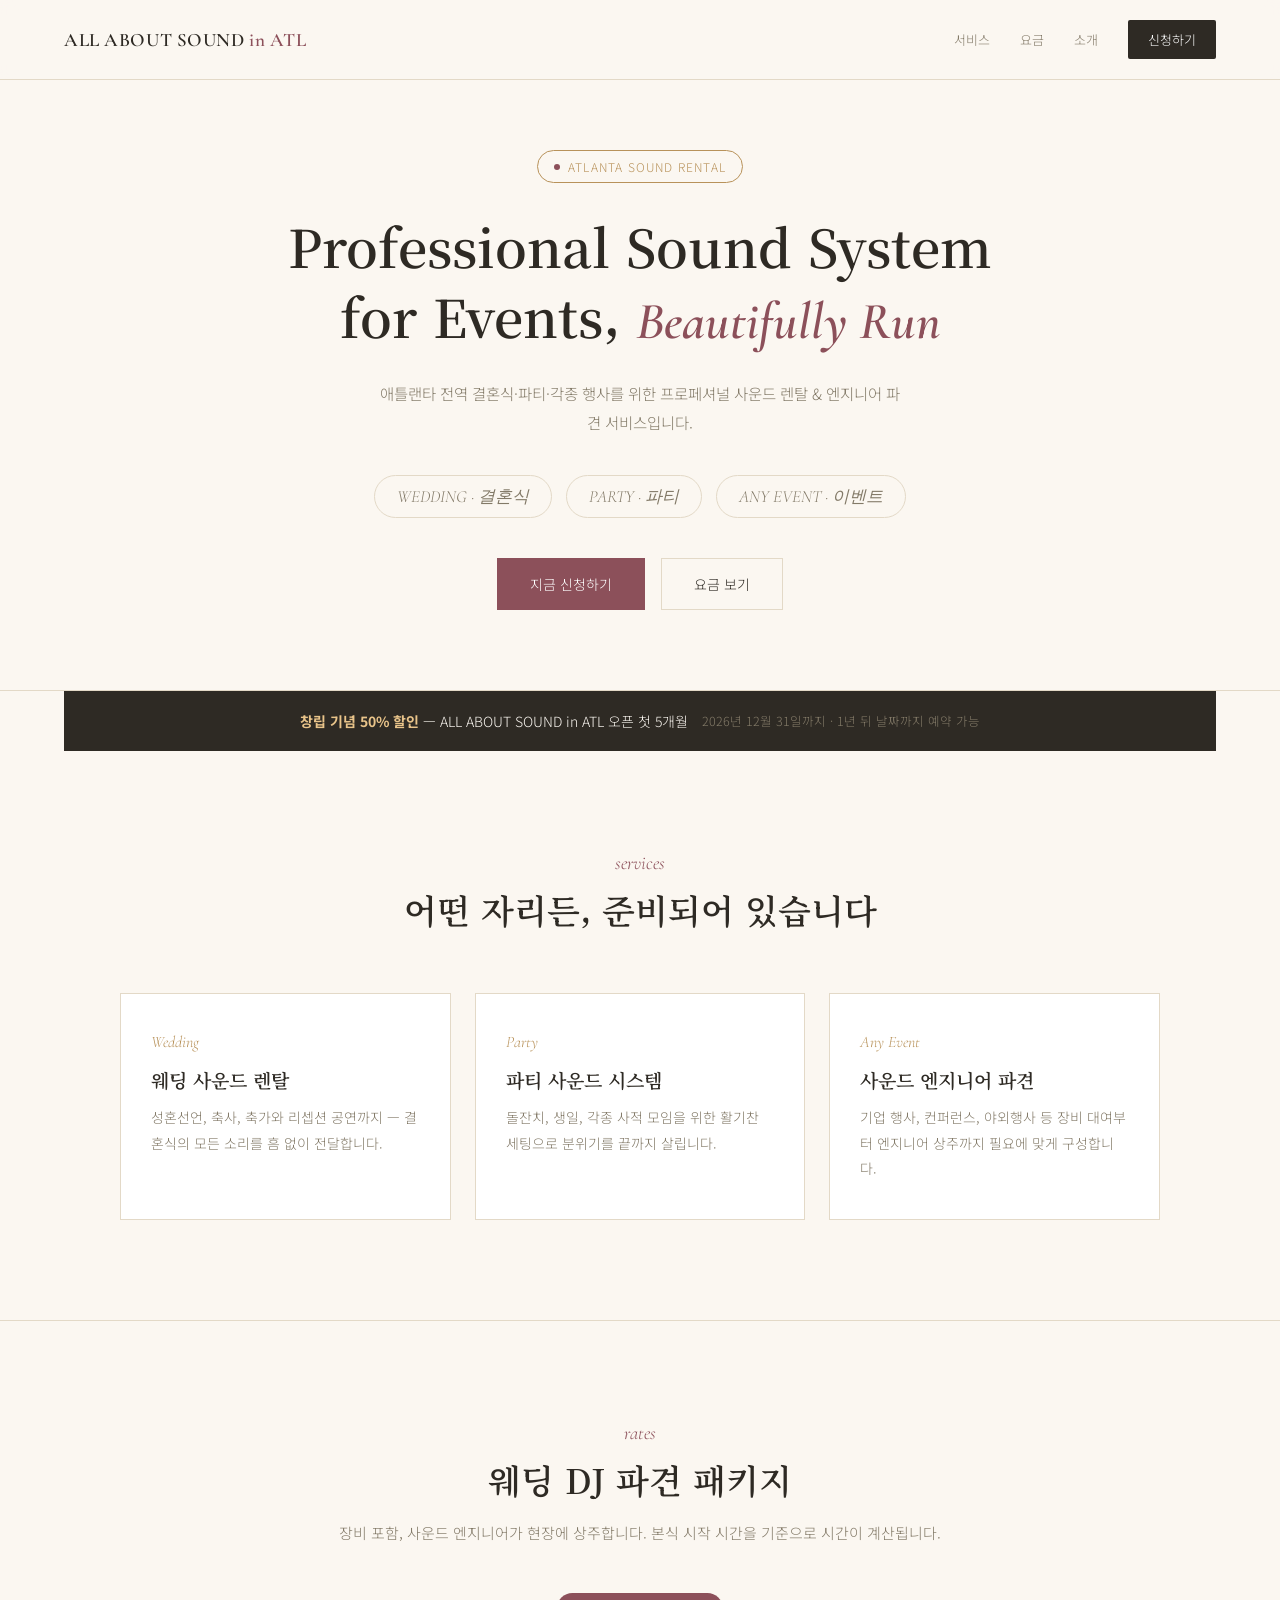
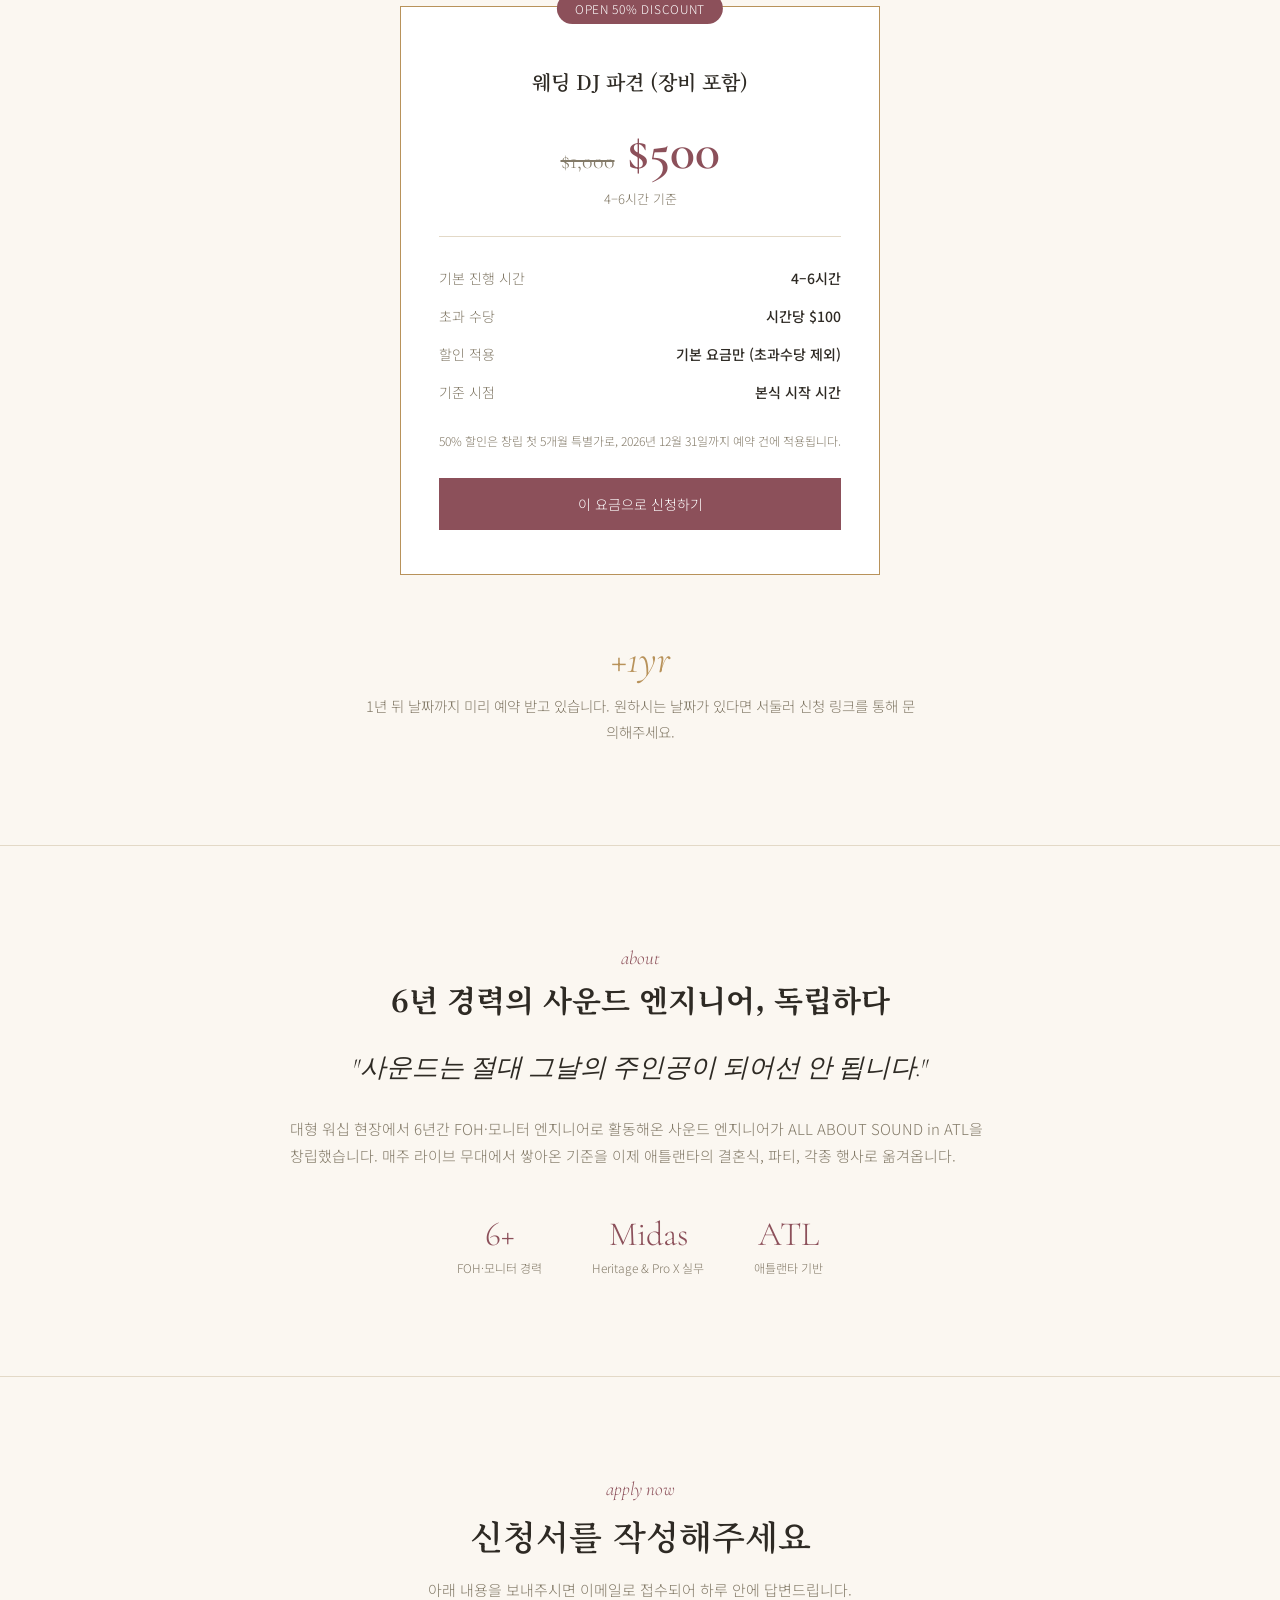
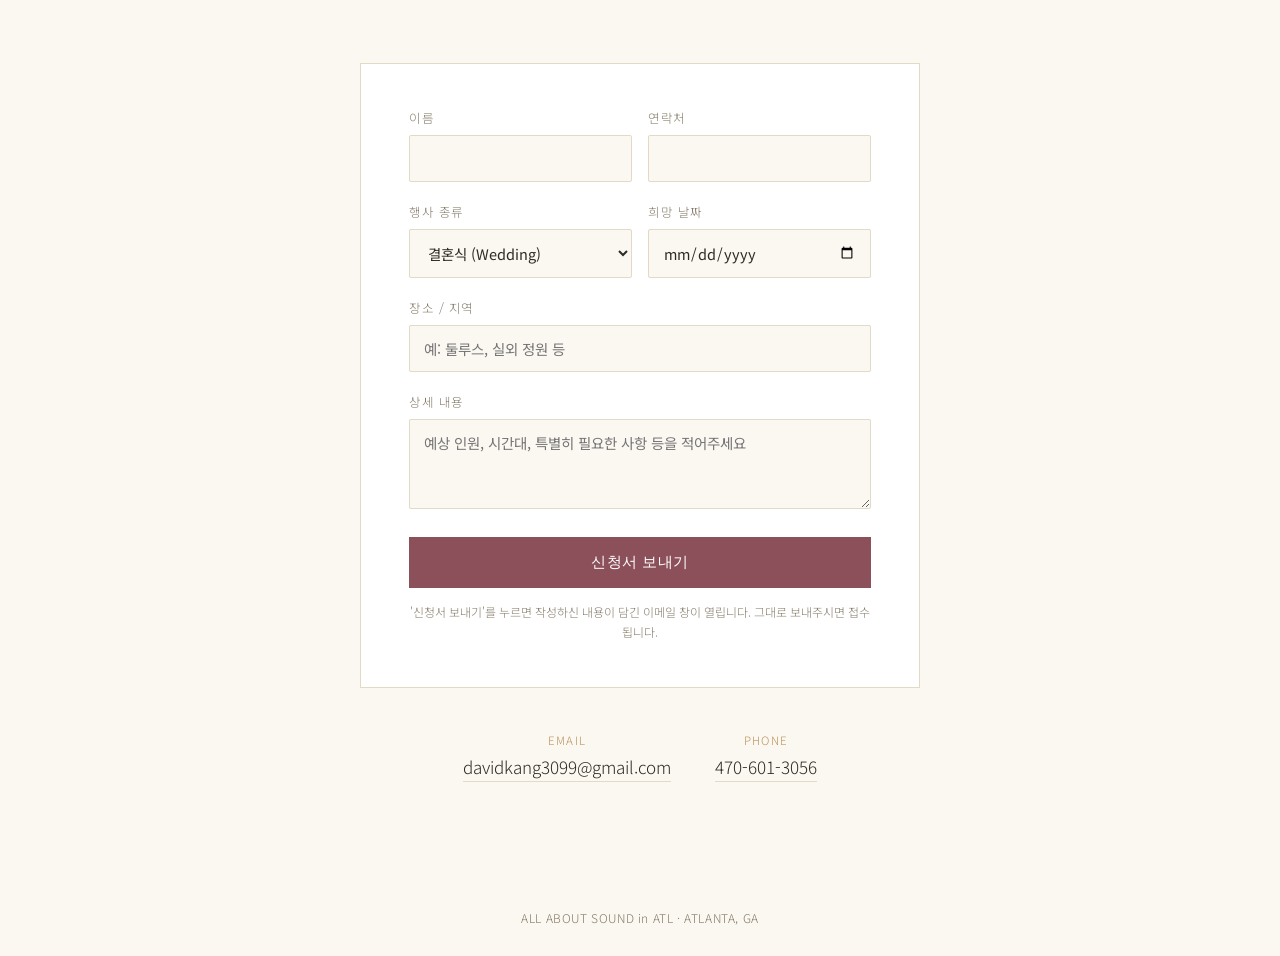
==== index.html @ 119095aa "first commit" ====
<!DOCTYPE html>
<html lang="ko">
<head>
<meta charset="UTF-8">
<meta name="viewport" content="width=device-width, initial-scale=1.0">
<title>ALL ABOUT SOUND in ATL — Professional Sound System for Events</title>
<link rel="preconnect" href="https://fonts.googleapis.com">
<link href="https://fonts.googleapis.com/css2?family=Cormorant+Garamond:ital,wght@0,500;0,600;1,500&family=Noto+Serif+KR:wght@500;600;700&family=Noto+Sans+KR:wght@300;400;500;700&display=swap" rel="stylesheet">
<style>
  :root{
    --paper: #fbf7f1;
    --paper-deep: #f2ebdd;
    --card: #ffffff;
    --ink: #2e2a24;
    --ink-soft: #837a68;
    --rose: #ad6c74;
    --rose-deep: #8c505a;
    --gold: #b8925a;
    --line: #e3d9c7;
  }
  *{box-sizing:border-box; margin:0; padding:0;}
  html{scroll-behavior:smooth;}
  body{ background:var(--paper); color:var(--ink); font-family:'Noto Sans KR',sans-serif; font-weight:300; -webkit-font-smoothing:antialiased; }
  ::selection{ background:var(--rose); color:#fff; }
  .serif{ font-family:'Noto Serif KR',serif; }
  .script{ font-family:'Cormorant Garamond',serif; font-style:italic; }
  a{ color:inherit; }
  img{ max-width:100%; display:block; }

  header.top{
    position:fixed; top:0; left:0; right:0; z-index:50;
    display:flex; align-items:center; justify-content:space-between;
    padding:20px clamp(20px,6vw,64px);
    background:rgba(251,247,241,0.9); backdrop-filter:blur(8px);
    border-bottom:1px solid var(--line);
  }
  .brand{ font-family:'Cormorant Garamond',serif; font-weight:600; font-size:19px; letter-spacing:0.03em; }
  .brand span{ color:var(--rose-deep); }
  nav.top-links{ display:flex; align-items:center; gap:30px; font-size:13px; }
  nav.top-links a{ text-decoration:none; color:var(--ink-soft); transition:color .2s; }
  nav.top-links a:hover{ color:var(--rose-deep); }
  nav.top-links .cta{ background:var(--ink); color:#fff; padding:10px 20px; border-radius:2px; }
  nav.top-links .cta:hover{ background:var(--rose-deep); color:#fff; }
  @media (max-width:760px){ nav.top-links a:not(.cta){ display:none; } }

  /* ---------- hero ---------- */
  .hero{ padding:150px clamp(20px,6vw,64px) 80px; text-align:center; }
  .badge{
    display:inline-flex; align-items:center; gap:8px;
    border:1px solid var(--gold); color:var(--gold);
    font-size:12px; letter-spacing:0.1em; padding:7px 16px; border-radius:20px; margin-bottom:28px;
  }
  .badge .dot{ width:6px; height:6px; border-radius:50%; background:var(--rose-deep); }
  .hero h1{ font-size:clamp(30px,4.6vw,52px); line-height:1.35; font-weight:600; max-width:820px; margin:0 auto; }
  .hero h1 .script{ color:var(--rose-deep); font-weight:600; }
  .hero-sub{ margin:22px auto 0; max-width:520px; color:var(--ink-soft); font-size:15.5px; line-height:1.85; }

  .cat-pills{ display:flex; gap:14px; justify-content:center; margin:38px 0 0; flex-wrap:wrap; }
  .cat-pills span{
    font-family:'Cormorant Garamond',serif; font-style:italic; font-size:17px;
    border:1px solid var(--line); padding:9px 22px; border-radius:30px; color:var(--ink-soft);
  }

  .hero-cta{ margin-top:40px; display:flex; gap:16px; justify-content:center; flex-wrap:wrap; }
  .btn{ display:inline-flex; align-items:center; gap:10px; padding:15px 32px; font-size:14px; text-decoration:none; border:1px solid var(--rose-deep); transition:all .2s; }
  .btn.solid{ background:var(--rose-deep); color:#fff; }
  .btn.solid:hover{ background:var(--ink); border-color:var(--ink); }
  .btn.ghost{ color:var(--ink); border-color:var(--line); }
  .btn.ghost:hover{ border-color:var(--ink-soft); }

  /* ---------- discount banner ---------- */
  .promo{
    margin:0 clamp(20px,6vw,64px) 0; background:var(--ink); color:var(--paper);
    padding:20px 28px; display:flex; align-items:center; justify-content:center; gap:14px;
    flex-wrap:wrap; text-align:center; font-size:14px;
  }
  .promo b{ color:#e9c48a; }
  .promo .until{ color:var(--ink-soft); font-size:12.5px; }

  section{ padding:100px clamp(20px,6vw,64px); border-bottom:1px solid var(--line); }
  .section-head{ text-align:center; max-width:620px; margin:0 auto 60px; }
  .section-head .eyebrow{ color:var(--rose-deep); font-family:'Cormorant Garamond',serif; font-style:italic; font-size:19px; margin-bottom:12px; }
  .section-head h2{ font-size:clamp(24px,3.2vw,34px); font-weight:600; line-height:1.4; }
  .section-head p{ color:var(--ink-soft); margin-top:16px; font-size:15px; line-height:1.8; }

  /* ---------- service cards ---------- */
  .services{ max-width:1040px; margin:0 auto; display:grid; grid-template-columns:repeat(3,1fr); gap:24px; }
  .svc-card{ background:var(--card); border:1px solid var(--line); padding:38px 30px; text-align:left; }
  .svc-card .tag{ font-family:'Cormorant Garamond',serif; font-style:italic; color:var(--gold); font-size:16px; margin-bottom:14px; }
  .svc-card h3{ font-family:'Noto Serif KR',serif; font-size:19px; font-weight:600; margin-bottom:12px; }
  .svc-card p{ color:var(--ink-soft); font-size:14px; line-height:1.8; }
  @media (max-width:820px){ .services{ grid-template-columns:1fr; } }

  /* ---------- pricing ---------- */
  .pricing-wrap{ max-width:480px; margin:0 auto; }
  .price-card{ background:var(--card); border:1px solid var(--gold); padding:44px 38px; position:relative; }
  .price-card .ribbon{
    position:absolute; top:-14px; left:50%; transform:translateX(-50%);
    background:var(--rose-deep); color:#fff; font-size:12px; letter-spacing:0.06em;
    padding:7px 18px; border-radius:20px; white-space:nowrap;
  }
  .price-card h3{ font-family:'Noto Serif KR',serif; font-size:20px; font-weight:600; text-align:center; margin:16px 0 24px; }
  .price-line{ display:flex; align-items:baseline; justify-content:center; gap:12px; margin-bottom:6px; }
  .price-old{ font-family:'Cormorant Garamond',serif; font-size:22px; color:var(--ink-soft); text-decoration:line-through; }
  .price-new{ font-family:'Cormorant Garamond',serif; font-size:52px; color:var(--rose-deep); font-weight:600; }
  .price-unit{ text-align:center; color:var(--ink-soft); font-size:13px; margin-bottom:28px; }
  .price-list{ list-style:none; border-top:1px solid var(--line); padding-top:22px; }
  .price-list li{ display:flex; justify-content:space-between; font-size:14px; padding:9px 0; color:var(--ink-soft); }
  .price-list li b{ color:var(--ink); font-weight:500; }
  .price-note{ font-size:12px; color:var(--ink-soft); margin-top:20px; line-height:1.7; text-align:center; }
  .price-card .btn{ display:flex; justify-content:center; margin-top:26px; }

  /* ---------- timeline note ---------- */
  .booking-note{ text-align:center; max-width:560px; margin:60px auto 0; }
  .booking-note .num{ font-family:'Cormorant Garamond',serif; font-size:40px; color:var(--gold); }
  .booking-note p{ color:var(--ink-soft); font-size:14.5px; margin-top:10px; line-height:1.8; }

  /* ---------- about ---------- */
  .about{ max-width:700px; margin:0 auto; text-align:center; }
  .about blockquote{ font-family:'Cormorant Garamond',serif; font-style:italic; font-size:clamp(20px,2.4vw,26px); color:var(--ink); line-height:1.6; margin:26px 0; }
  .about p{ color:var(--ink-soft); font-size:15px; line-height:1.85; text-align:left; margin-bottom:14px; }
  .stat-row{ display:flex; justify-content:center; gap:50px; margin-top:44px; flex-wrap:wrap; }
  .stat .num{ font-family:'Cormorant Garamond',serif; font-size:34px; color:var(--rose-deep); text-align:center; }
  .stat .label{ font-size:12px; color:var(--ink-soft); margin-top:4px; text-align:center; }

  /* ---------- application form ---------- */
  .form-wrap{ max-width:560px; margin:0 auto; background:var(--card); border:1px solid var(--line); padding:44px clamp(24px,4vw,48px); }
  .form-row{ margin-bottom:20px; display:flex; flex-direction:column; gap:8px; }
  .form-row label{ font-size:12.5px; letter-spacing:0.04em; color:var(--ink-soft); }
  .form-row input, .form-row select, .form-row textarea{
    font-family:'Noto Sans KR',sans-serif; font-size:14.5px; padding:12px 14px;
    border:1px solid var(--line); background:var(--paper); color:var(--ink); border-radius:2px;
  }
  .form-row textarea{ resize:vertical; min-height:90px; }
  .form-grid2{ display:grid; grid-template-columns:1fr 1fr; gap:16px; }
  @media (max-width:520px){ .form-grid2{ grid-template-columns:1fr; } }
  .form-submit{ width:100%; padding:16px; background:var(--rose-deep); color:#fff; border:none; font-size:14.5px; letter-spacing:0.04em; cursor:pointer; transition:background .2s; margin-top:8px; }
  .form-submit:hover{ background:var(--ink); }
  .form-note{ font-size:12px; color:var(--ink-soft); margin-top:14px; text-align:center; line-height:1.7; }

  .contact-row{ display:flex; justify-content:center; gap:44px; margin-top:44px; flex-wrap:wrap; text-align:center; }
  .contact-item .label{ font-size:11.5px; letter-spacing:0.12em; color:var(--gold); text-transform:uppercase; margin-bottom:6px; }
  .contact-item a{ font-size:17px; text-decoration:none; border-bottom:1px solid var(--line); padding-bottom:2px; }
  .contact-item a:hover{ border-color:var(--rose-deep); color:var(--rose-deep); }

  footer{ padding:30px clamp(20px,6vw,64px); text-align:center; color:var(--ink-soft); font-size:12px; letter-spacing:0.05em; }
</style>
</head>
<body>

<header class="top">
  <div class="brand">ALL ABOUT SOUND <span>in ATL</span></div>
  <nav class="top-links">
    <a href="#services">서비스</a>
    <a href="#pricing">요금</a>
    <a href="#about">소개</a>
    <a href="#apply" class="cta">신청하기</a>
  </nav>
</header>

<section class="hero">
  <div class="badge"><span class="dot"></span>ATLANTA SOUND RENTAL</div>
  <h1 class="serif">Professional Sound System<br>for Events, <span class="script">Beautifully Run</span></h1>
  <p class="hero-sub">애틀랜타 전역 결혼식·파티·각종 행사를 위한 프로페셔널 사운드 렌탈 &amp; 엔지니어 파견 서비스입니다.</p>
  <div class="cat-pills">
    <span>WEDDING · 결혼식</span>
    <span>PARTY · 파티</span>
    <span>ANY EVENT · 이벤트</span>
  </div>
  <div class="hero-cta">
    <a href="#apply" class="btn solid">지금 신청하기</a>
    <a href="#pricing" class="btn ghost">요금 보기</a>
  </div>
</section>

<div class="promo">
  <span><b>창립 기념 50% 할인</b> — ALL ABOUT SOUND in ATL 오픈 첫 5개월</span>
  <span class="until">2026년 12월 31일까지 · 1년 뒤 날짜까지 예약 가능</span>
</div>

<section id="services">
  <div class="section-head">
    <div class="eyebrow">services</div>
    <h2 class="serif">어떤 자리든, 준비되어 있습니다</h2>
  </div>
  <div class="services">
    <div class="svc-card">
      <div class="tag">Wedding</div>
      <h3>웨딩 사운드 렌탈</h3>
      <p>성혼선언, 축사, 축가와 리셉션 공연까지 — 결혼식의 모든 소리를 흠 없이 전달합니다.</p>
    </div>
    <div class="svc-card">
      <div class="tag">Party</div>
      <h3>파티 사운드 시스템</h3>
      <p>돌잔치, 생일, 각종 사적 모임을 위한 활기찬 세팅으로 분위기를 끝까지 살립니다.</p>
    </div>
    <div class="svc-card">
      <div class="tag">Any Event</div>
      <h3>사운드 엔지니어 파견</h3>
      <p>기업 행사, 컨퍼런스, 야외행사 등 장비 대여부터 엔지니어 상주까지 필요에 맞게 구성합니다.</p>
    </div>
  </div>
</section>

<section id="pricing">
  <div class="section-head">
    <div class="eyebrow">rates</div>
    <h2 class="serif">웨딩 DJ 파견 패키지</h2>
    <p>장비 포함, 사운드 엔지니어가 현장에 상주합니다. 본식 시작 시간을 기준으로 시간이 계산됩니다.</p>
  </div>
  <div class="pricing-wrap">
    <div class="price-card">
      <div class="ribbon">OPEN 50% DISCOUNT</div>
      <h3>웨딩 DJ 파견 (장비 포함)</h3>
      <div class="price-line">
        <span class="price-old">$1,000</span>
        <span class="price-new">$500</span>
      </div>
      <div class="price-unit">4–6시간 기준</div>
      <ul class="price-list">
        <li>기본 진행 시간 <b>4–6시간</b></li>
        <li>초과 수당 <b>시간당 $100</b></li>
        <li>할인 적용 <b>기본 요금만 (초과수당 제외)</b></li>
        <li>기준 시점 <b>본식 시작 시간</b></li>
      </ul>
      <div class="price-note">50% 할인은 창립 첫 5개월 특별가로, 2026년 12월 31일까지 예약 건에 적용됩니다.</div>
      <a href="#apply" class="btn solid">이 요금으로 신청하기</a>
    </div>
  </div>
  <div class="booking-note">
    <div class="num script">+1yr</div>
    <p>1년 뒤 날짜까지 미리 예약 받고 있습니다. 원하시는 날짜가 있다면 서둘러 신청 링크를 통해 문의해주세요.</p>
  </div>
</section>

<section id="about">
  <div class="about">
    <div class="eyebrow script" style="color:var(--rose-deep); font-size:19px;">about</div>
    <h2 class="serif" style="margin-top:8px; font-size:clamp(22px,2.8vw,30px);">6년 경력의 사운드 엔지니어, 독립하다</h2>
    <blockquote>"사운드는 절대 그날의 주인공이 되어선 안 됩니다."</blockquote>
    <p>대형 워십 현장에서 6년간 FOH·모니터 엔지니어로 활동해온 사운드 엔지니어가 ALL ABOUT SOUND in ATL을 창립했습니다. 매주 라이브 무대에서 쌓아온 기준을 이제 애틀랜타의 결혼식, 파티, 각종 행사로 옮겨옵니다.</p>
    <div class="stat-row">
      <div class="stat"><div class="num">6+</div><div class="label">FOH·모니터 경력</div></div>
      <div class="stat"><div class="num">Midas</div><div class="label">Heritage &amp; Pro X 실무</div></div>
      <div class="stat"><div class="num">ATL</div><div class="label">애틀랜타 기반</div></div>
    </div>
  </div>
</section>

<section id="apply" style="border-bottom:none;">
  <div class="section-head">
    <div class="eyebrow">apply now</div>
    <h2 class="serif">신청서를 작성해주세요</h2>
    <p>아래 내용을 보내주시면 이메일로 접수되어 하루 안에 답변드립니다.</p>
  </div>

  <form class="form-wrap" id="apply-form">
    <div class="form-grid2">
      <div class="form-row">
        <label for="name">이름</label>
        <input type="text" id="name" required>
      </div>
      <div class="form-row">
        <label for="phone">연락처</label>
        <input type="tel" id="phone" required>
      </div>
    </div>
    <div class="form-grid2">
      <div class="form-row">
        <label for="type">행사 종류</label>
        <select id="type">
          <option>결혼식 (Wedding)</option>
          <option>파티 (Party)</option>
          <option>기타 이벤트 (Any Event)</option>
        </select>
      </div>
      <div class="form-row">
        <label for="date">희망 날짜</label>
        <input type="date" id="date">
      </div>
    </div>
    <div class="form-row">
      <label for="place">장소 / 지역</label>
      <input type="text" id="place" placeholder="예: 둘루스, 실외 정원 등">
    </div>
    <div class="form-row">
      <label for="msg">상세 내용</label>
      <textarea id="msg" placeholder="예상 인원, 시간대, 특별히 필요한 사항 등을 적어주세요"></textarea>
    </div>
    <button type="submit" class="form-submit">신청서 보내기</button>
    <div class="form-note">'신청서 보내기'를 누르면 작성하신 내용이 담긴 이메일 창이 열립니다. 그대로 보내주시면 접수됩니다.</div>
  </form>

  <div class="contact-row">
    <div class="contact-item"><div class="label">Email</div><a href="mailto:davidkang3099@gmail.com">davidkang3099@gmail.com</a></div>
    <div class="contact-item"><div class="label">Phone</div><a href="tel:+14706013056">470-601-3056</a></div>
  </div>
</section>

<footer>ALL ABOUT SOUND in ATL · ATLANTA, GA</footer>

<script>
  document.getElementById('apply-form').addEventListener('submit', function(e){
    e.preventDefault();
    const name = document.getElementById('name').value;
    const phone = document.getElementById('phone').value;
    const type = document.getElementById('type').value;
    const date = document.getElementById('date').value;
    const place = document.getElementById('place').value;
    const msg = document.getElementById('msg').value;

    const subject = encodeURIComponent(`[신청] ${type} - ${name}`);
    const body = encodeURIComponent(
      `이름: ${name}\n연락처: ${phone}\n행사 종류: ${type}\n희망 날짜: ${date}\n장소/지역: ${place}\n\n상세 내용:\n${msg}`
    );
    window.location.href = `mailto:davidkang3099@gmail.com?subject=${subject}&body=${body}`;
  });
</script>
</body>
</html>
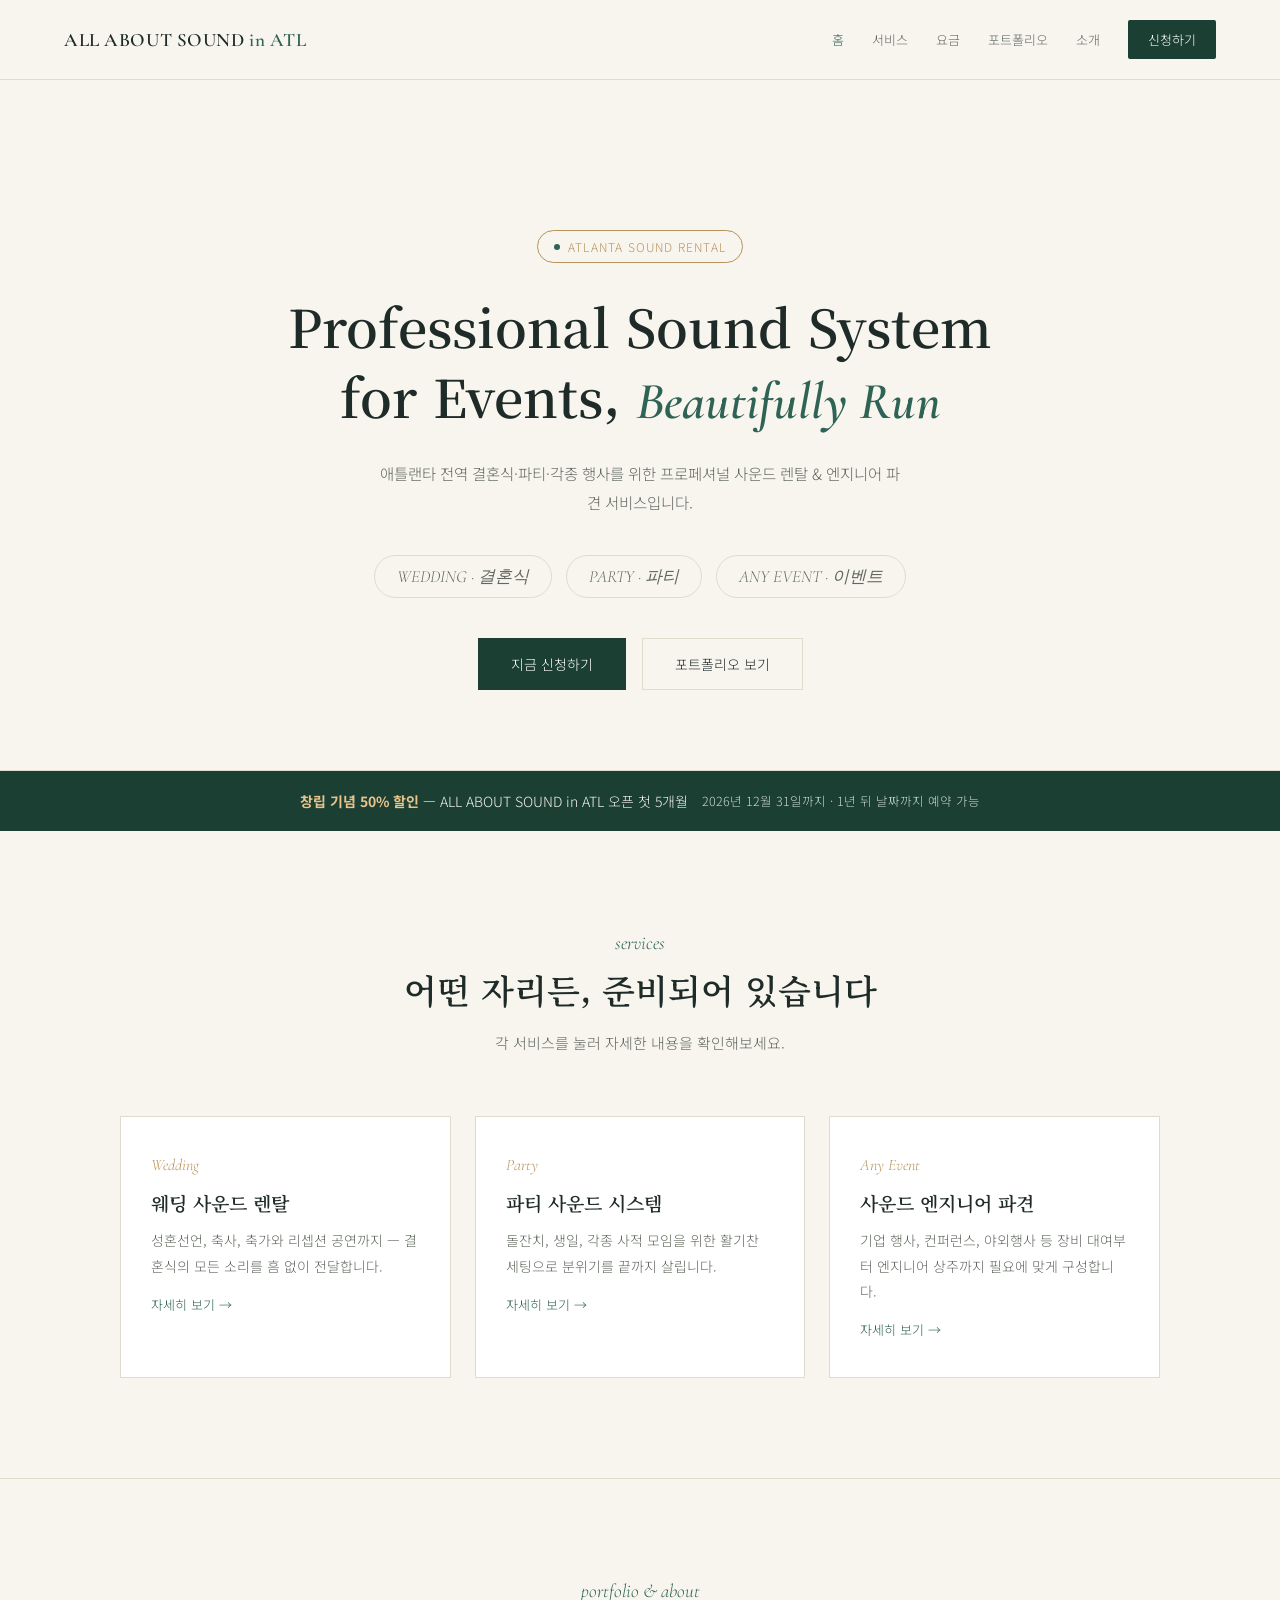
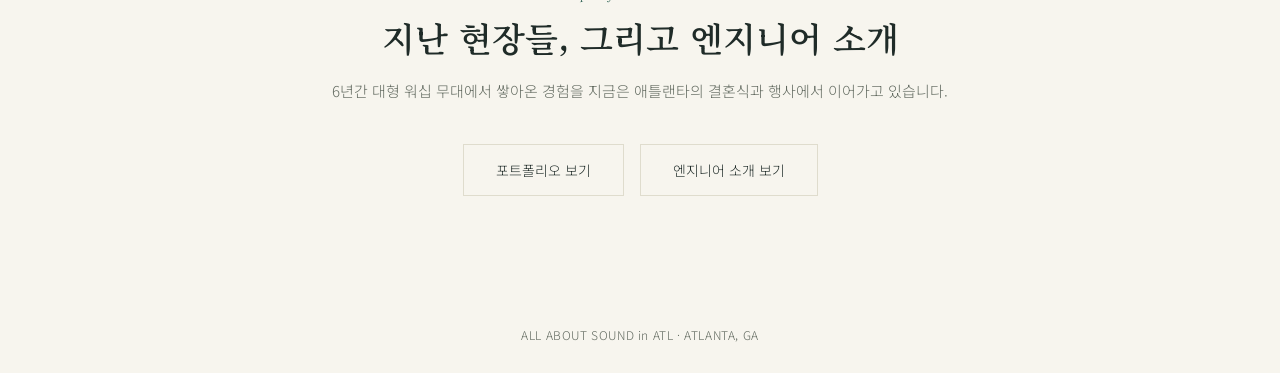
==== commit 0cc836ea: "“페이지분할”" ====
--- a/index.html
+++ b/index.html
@@ -4,161 +4,23 @@
 <meta charset="UTF-8">
 <meta name="viewport" content="width=device-width, initial-scale=1.0">
 <title>ALL ABOUT SOUND in ATL — Professional Sound System for Events</title>
-<link rel="preconnect" href="https://fonts.googleapis.com">
-<link href="https://fonts.googleapis.com/css2?family=Cormorant+Garamond:ital,wght@0,500;0,600;1,500&family=Noto+Serif+KR:wght@500;600;700&family=Noto+Sans+KR:wght@300;400;500;700&display=swap" rel="stylesheet">
-<style>
-  :root{
-    --paper: #fbf7f1;
-    --paper-deep: #f2ebdd;
-    --card: #ffffff;
-    --ink: #2e2a24;
-    --ink-soft: #837a68;
-    --rose: #ad6c74;
-    --rose-deep: #8c505a;
-    --gold: #b8925a;
-    --line: #e3d9c7;
-  }
-  *{box-sizing:border-box; margin:0; padding:0;}
-  html{scroll-behavior:smooth;}
-  body{ background:var(--paper); color:var(--ink); font-family:'Noto Sans KR',sans-serif; font-weight:300; -webkit-font-smoothing:antialiased; }
-  ::selection{ background:var(--rose); color:#fff; }
-  .serif{ font-family:'Noto Serif KR',serif; }
-  .script{ font-family:'Cormorant Garamond',serif; font-style:italic; }
-  a{ color:inherit; }
-  img{ max-width:100%; display:block; }
-
-  header.top{
-    position:fixed; top:0; left:0; right:0; z-index:50;
-    display:flex; align-items:center; justify-content:space-between;
-    padding:20px clamp(20px,6vw,64px);
-    background:rgba(251,247,241,0.9); backdrop-filter:blur(8px);
-    border-bottom:1px solid var(--line);
-  }
-  .brand{ font-family:'Cormorant Garamond',serif; font-weight:600; font-size:19px; letter-spacing:0.03em; }
-  .brand span{ color:var(--rose-deep); }
-  nav.top-links{ display:flex; align-items:center; gap:30px; font-size:13px; }
-  nav.top-links a{ text-decoration:none; color:var(--ink-soft); transition:color .2s; }
-  nav.top-links a:hover{ color:var(--rose-deep); }
-  nav.top-links .cta{ background:var(--ink); color:#fff; padding:10px 20px; border-radius:2px; }
-  nav.top-links .cta:hover{ background:var(--rose-deep); color:#fff; }
-  @media (max-width:760px){ nav.top-links a:not(.cta){ display:none; } }
-
-  /* ---------- hero ---------- */
-  .hero{ padding:150px clamp(20px,6vw,64px) 80px; text-align:center; }
-  .badge{
-    display:inline-flex; align-items:center; gap:8px;
-    border:1px solid var(--gold); color:var(--gold);
-    font-size:12px; letter-spacing:0.1em; padding:7px 16px; border-radius:20px; margin-bottom:28px;
-  }
-  .badge .dot{ width:6px; height:6px; border-radius:50%; background:var(--rose-deep); }
-  .hero h1{ font-size:clamp(30px,4.6vw,52px); line-height:1.35; font-weight:600; max-width:820px; margin:0 auto; }
-  .hero h1 .script{ color:var(--rose-deep); font-weight:600; }
-  .hero-sub{ margin:22px auto 0; max-width:520px; color:var(--ink-soft); font-size:15.5px; line-height:1.85; }
-
-  .cat-pills{ display:flex; gap:14px; justify-content:center; margin:38px 0 0; flex-wrap:wrap; }
-  .cat-pills span{
-    font-family:'Cormorant Garamond',serif; font-style:italic; font-size:17px;
-    border:1px solid var(--line); padding:9px 22px; border-radius:30px; color:var(--ink-soft);
-  }
-
-  .hero-cta{ margin-top:40px; display:flex; gap:16px; justify-content:center; flex-wrap:wrap; }
-  .btn{ display:inline-flex; align-items:center; gap:10px; padding:15px 32px; font-size:14px; text-decoration:none; border:1px solid var(--rose-deep); transition:all .2s; }
-  .btn.solid{ background:var(--rose-deep); color:#fff; }
-  .btn.solid:hover{ background:var(--ink); border-color:var(--ink); }
-  .btn.ghost{ color:var(--ink); border-color:var(--line); }
-  .btn.ghost:hover{ border-color:var(--ink-soft); }
-
-  /* ---------- discount banner ---------- */
-  .promo{
-    margin:0 clamp(20px,6vw,64px) 0; background:var(--ink); color:var(--paper);
-    padding:20px 28px; display:flex; align-items:center; justify-content:center; gap:14px;
-    flex-wrap:wrap; text-align:center; font-size:14px;
-  }
-  .promo b{ color:#e9c48a; }
-  .promo .until{ color:var(--ink-soft); font-size:12.5px; }
-
-  section{ padding:100px clamp(20px,6vw,64px); border-bottom:1px solid var(--line); }
-  .section-head{ text-align:center; max-width:620px; margin:0 auto 60px; }
-  .section-head .eyebrow{ color:var(--rose-deep); font-family:'Cormorant Garamond',serif; font-style:italic; font-size:19px; margin-bottom:12px; }
-  .section-head h2{ font-size:clamp(24px,3.2vw,34px); font-weight:600; line-height:1.4; }
-  .section-head p{ color:var(--ink-soft); margin-top:16px; font-size:15px; line-height:1.8; }
-
-  /* ---------- service cards ---------- */
-  .services{ max-width:1040px; margin:0 auto; display:grid; grid-template-columns:repeat(3,1fr); gap:24px; }
-  .svc-card{ background:var(--card); border:1px solid var(--line); padding:38px 30px; text-align:left; }
-  .svc-card .tag{ font-family:'Cormorant Garamond',serif; font-style:italic; color:var(--gold); font-size:16px; margin-bottom:14px; }
-  .svc-card h3{ font-family:'Noto Serif KR',serif; font-size:19px; font-weight:600; margin-bottom:12px; }
-  .svc-card p{ color:var(--ink-soft); font-size:14px; line-height:1.8; }
-  @media (max-width:820px){ .services{ grid-template-columns:1fr; } }
-
-  /* ---------- pricing ---------- */
-  .pricing-wrap{ max-width:480px; margin:0 auto; }
-  .price-card{ background:var(--card); border:1px solid var(--gold); padding:44px 38px; position:relative; }
-  .price-card .ribbon{
-    position:absolute; top:-14px; left:50%; transform:translateX(-50%);
-    background:var(--rose-deep); color:#fff; font-size:12px; letter-spacing:0.06em;
-    padding:7px 18px; border-radius:20px; white-space:nowrap;
-  }
-  .price-card h3{ font-family:'Noto Serif KR',serif; font-size:20px; font-weight:600; text-align:center; margin:16px 0 24px; }
-  .price-line{ display:flex; align-items:baseline; justify-content:center; gap:12px; margin-bottom:6px; }
-  .price-old{ font-family:'Cormorant Garamond',serif; font-size:22px; color:var(--ink-soft); text-decoration:line-through; }
-  .price-new{ font-family:'Cormorant Garamond',serif; font-size:52px; color:var(--rose-deep); font-weight:600; }
-  .price-unit{ text-align:center; color:var(--ink-soft); font-size:13px; margin-bottom:28px; }
-  .price-list{ list-style:none; border-top:1px solid var(--line); padding-top:22px; }
-  .price-list li{ display:flex; justify-content:space-between; font-size:14px; padding:9px 0; color:var(--ink-soft); }
-  .price-list li b{ color:var(--ink); font-weight:500; }
-  .price-note{ font-size:12px; color:var(--ink-soft); margin-top:20px; line-height:1.7; text-align:center; }
-  .price-card .btn{ display:flex; justify-content:center; margin-top:26px; }
-
-  /* ---------- timeline note ---------- */
-  .booking-note{ text-align:center; max-width:560px; margin:60px auto 0; }
-  .booking-note .num{ font-family:'Cormorant Garamond',serif; font-size:40px; color:var(--gold); }
-  .booking-note p{ color:var(--ink-soft); font-size:14.5px; margin-top:10px; line-height:1.8; }
-
-  /* ---------- about ---------- */
-  .about{ max-width:700px; margin:0 auto; text-align:center; }
-  .about blockquote{ font-family:'Cormorant Garamond',serif; font-style:italic; font-size:clamp(20px,2.4vw,26px); color:var(--ink); line-height:1.6; margin:26px 0; }
-  .about p{ color:var(--ink-soft); font-size:15px; line-height:1.85; text-align:left; margin-bottom:14px; }
-  .stat-row{ display:flex; justify-content:center; gap:50px; margin-top:44px; flex-wrap:wrap; }
-  .stat .num{ font-family:'Cormorant Garamond',serif; font-size:34px; color:var(--rose-deep); text-align:center; }
-  .stat .label{ font-size:12px; color:var(--ink-soft); margin-top:4px; text-align:center; }
-
-  /* ---------- application form ---------- */
-  .form-wrap{ max-width:560px; margin:0 auto; background:var(--card); border:1px solid var(--line); padding:44px clamp(24px,4vw,48px); }
-  .form-row{ margin-bottom:20px; display:flex; flex-direction:column; gap:8px; }
-  .form-row label{ font-size:12.5px; letter-spacing:0.04em; color:var(--ink-soft); }
-  .form-row input, .form-row select, .form-row textarea{
-    font-family:'Noto Sans KR',sans-serif; font-size:14.5px; padding:12px 14px;
-    border:1px solid var(--line); background:var(--paper); color:var(--ink); border-radius:2px;
-  }
-  .form-row textarea{ resize:vertical; min-height:90px; }
-  .form-grid2{ display:grid; grid-template-columns:1fr 1fr; gap:16px; }
-  @media (max-width:520px){ .form-grid2{ grid-template-columns:1fr; } }
-  .form-submit{ width:100%; padding:16px; background:var(--rose-deep); color:#fff; border:none; font-size:14.5px; letter-spacing:0.04em; cursor:pointer; transition:background .2s; margin-top:8px; }
-  .form-submit:hover{ background:var(--ink); }
-  .form-note{ font-size:12px; color:var(--ink-soft); margin-top:14px; text-align:center; line-height:1.7; }
-
-  .contact-row{ display:flex; justify-content:center; gap:44px; margin-top:44px; flex-wrap:wrap; text-align:center; }
-  .contact-item .label{ font-size:11.5px; letter-spacing:0.12em; color:var(--gold); text-transform:uppercase; margin-bottom:6px; }
-  .contact-item a{ font-size:17px; text-decoration:none; border-bottom:1px solid var(--line); padding-bottom:2px; }
-  .contact-item a:hover{ border-color:var(--rose-deep); color:var(--rose-deep); }
-
-  footer{ padding:30px clamp(20px,6vw,64px); text-align:center; color:var(--ink-soft); font-size:12px; letter-spacing:0.05em; }
-</style>
+<link rel="stylesheet" href="style.css">
 </head>
 <body>
 
 <header class="top">
-  <div class="brand">ALL ABOUT SOUND <span>in ATL</span></div>
+  <a href="index.html" class="brand">ALL ABOUT SOUND <span>in ATL</span></a>
   <nav class="top-links">
-    <a href="#services">서비스</a>
-    <a href="#pricing">요금</a>
-    <a href="#about">소개</a>
-    <a href="#apply" class="cta">신청하기</a>
+    <a href="index.html" class="active">홈</a>
+    <a href="services.html">서비스</a>
+    <a href="pricing.html">요금</a>
+    <a href="portfolio.html">포트폴리오</a>
+    <a href="about.html">소개</a>
+    <a href="apply.html" class="cta">신청하기</a>
   </nav>
 </header>
 
-<section class="hero">
+<section class="hero" style="border-bottom:1px solid var(--line);">
   <div class="badge"><span class="dot"></span>ATLANTA SOUND RENTAL</div>
   <h1 class="serif">Professional Sound System<br>for Events, <span class="script">Beautifully Run</span></h1>
   <p class="hero-sub">애틀랜타 전역 결혼식·파티·각종 행사를 위한 프로페셔널 사운드 렌탈 &amp; 엔지니어 파견 서비스입니다.</p>
@@ -168,8 +30,8 @@
     <span>ANY EVENT · 이벤트</span>
   </div>
   <div class="hero-cta">
-    <a href="#apply" class="btn solid">지금 신청하기</a>
-    <a href="#pricing" class="btn ghost">요금 보기</a>
+    <a href="apply.html" class="btn solid">지금 신청하기</a>
+    <a href="portfolio.html" class="btn ghost">포트폴리오 보기</a>
   </div>
 </section>
 
@@ -182,139 +44,43 @@
   <div class="section-head">
     <div class="eyebrow">services</div>
     <h2 class="serif">어떤 자리든, 준비되어 있습니다</h2>
+    <p>각 서비스를 눌러 자세한 내용을 확인해보세요.</p>
   </div>
   <div class="services">
-    <div class="svc-card">
+    <a href="services.html#wedding" class="svc-card">
       <div class="tag">Wedding</div>
       <h3>웨딩 사운드 렌탈</h3>
       <p>성혼선언, 축사, 축가와 리셉션 공연까지 — 결혼식의 모든 소리를 흠 없이 전달합니다.</p>
-    </div>
-    <div class="svc-card">
+      <div class="more">자세히 보기 →</div>
+    </a>
+    <a href="services.html#party" class="svc-card">
       <div class="tag">Party</div>
       <h3>파티 사운드 시스템</h3>
       <p>돌잔치, 생일, 각종 사적 모임을 위한 활기찬 세팅으로 분위기를 끝까지 살립니다.</p>
-    </div>
-    <div class="svc-card">
+      <div class="more">자세히 보기 →</div>
+    </a>
+    <a href="services.html#event" class="svc-card">
       <div class="tag">Any Event</div>
       <h3>사운드 엔지니어 파견</h3>
       <p>기업 행사, 컨퍼런스, 야외행사 등 장비 대여부터 엔지니어 상주까지 필요에 맞게 구성합니다.</p>
-    </div>
+      <div class="more">자세히 보기 →</div>
+    </a>
   </div>
 </section>
 
-<section id="pricing">
-  <div class="section-head">
-    <div class="eyebrow">rates</div>
-    <h2 class="serif">웨딩 DJ 파견 패키지</h2>
-    <p>장비 포함, 사운드 엔지니어가 현장에 상주합니다. 본식 시작 시간을 기준으로 시간이 계산됩니다.</p>
+<section style="text-align:center;">
+  <div class="section-head" style="margin-bottom:36px;">
+    <div class="eyebrow">portfolio &amp; about</div>
+    <h2 class="serif">지난 현장들, 그리고 엔지니어 소개</h2>
+    <p>6년간 대형 워십 무대에서 쌓아온 경험을 지금은 애틀랜타의 결혼식과 행사에서 이어가고 있습니다.</p>
   </div>
-  <div class="pricing-wrap">
-    <div class="price-card">
-      <div class="ribbon">OPEN 50% DISCOUNT</div>
-      <h3>웨딩 DJ 파견 (장비 포함)</h3>
-      <div class="price-line">
-        <span class="price-old">$1,000</span>
-        <span class="price-new">$500</span>
-      </div>
-      <div class="price-unit">4–6시간 기준</div>
-      <ul class="price-list">
-        <li>기본 진행 시간 <b>4–6시간</b></li>
-        <li>초과 수당 <b>시간당 $100</b></li>
-        <li>할인 적용 <b>기본 요금만 (초과수당 제외)</b></li>
-        <li>기준 시점 <b>본식 시작 시간</b></li>
-      </ul>
-      <div class="price-note">50% 할인은 창립 첫 5개월 특별가로, 2026년 12월 31일까지 예약 건에 적용됩니다.</div>
-      <a href="#apply" class="btn solid">이 요금으로 신청하기</a>
-    </div>
-  </div>
-  <div class="booking-note">
-    <div class="num script">+1yr</div>
-    <p>1년 뒤 날짜까지 미리 예약 받고 있습니다. 원하시는 날짜가 있다면 서둘러 신청 링크를 통해 문의해주세요.</p>
-  </div>
-</section>
-
-<section id="about">
-  <div class="about">
-    <div class="eyebrow script" style="color:var(--rose-deep); font-size:19px;">about</div>
-    <h2 class="serif" style="margin-top:8px; font-size:clamp(22px,2.8vw,30px);">6년 경력의 사운드 엔지니어, 독립하다</h2>
-    <blockquote>"사운드는 절대 그날의 주인공이 되어선 안 됩니다."</blockquote>
-    <p>대형 워십 현장에서 6년간 FOH·모니터 엔지니어로 활동해온 사운드 엔지니어가 ALL ABOUT SOUND in ATL을 창립했습니다. 매주 라이브 무대에서 쌓아온 기준을 이제 애틀랜타의 결혼식, 파티, 각종 행사로 옮겨옵니다.</p>
-    <div class="stat-row">
-      <div class="stat"><div class="num">6+</div><div class="label">FOH·모니터 경력</div></div>
-      <div class="stat"><div class="num">Midas</div><div class="label">Heritage &amp; Pro X 실무</div></div>
-      <div class="stat"><div class="num">ATL</div><div class="label">애틀랜타 기반</div></div>
-    </div>
-  </div>
-</section>
-
-<section id="apply" style="border-bottom:none;">
-  <div class="section-head">
-    <div class="eyebrow">apply now</div>
-    <h2 class="serif">신청서를 작성해주세요</h2>
-    <p>아래 내용을 보내주시면 이메일로 접수되어 하루 안에 답변드립니다.</p>
-  </div>
-
-  <form class="form-wrap" id="apply-form">
-    <div class="form-grid2">
-      <div class="form-row">
-        <label for="name">이름</label>
-        <input type="text" id="name" required>
-      </div>
-      <div class="form-row">
-        <label for="phone">연락처</label>
-        <input type="tel" id="phone" required>
-      </div>
-    </div>
-    <div class="form-grid2">
-      <div class="form-row">
-        <label for="type">행사 종류</label>
-        <select id="type">
-          <option>결혼식 (Wedding)</option>
-          <option>파티 (Party)</option>
-          <option>기타 이벤트 (Any Event)</option>
-        </select>
-      </div>
-      <div class="form-row">
-        <label for="date">희망 날짜</label>
-        <input type="date" id="date">
-      </div>
-    </div>
-    <div class="form-row">
-      <label for="place">장소 / 지역</label>
-      <input type="text" id="place" placeholder="예: 둘루스, 실외 정원 등">
-    </div>
-    <div class="form-row">
-      <label for="msg">상세 내용</label>
-      <textarea id="msg" placeholder="예상 인원, 시간대, 특별히 필요한 사항 등을 적어주세요"></textarea>
-    </div>
-    <button type="submit" class="form-submit">신청서 보내기</button>
-    <div class="form-note">'신청서 보내기'를 누르면 작성하신 내용이 담긴 이메일 창이 열립니다. 그대로 보내주시면 접수됩니다.</div>
-  </form>
-
-  <div class="contact-row">
-    <div class="contact-item"><div class="label">Email</div><a href="mailto:davidkang3099@gmail.com">davidkang3099@gmail.com</a></div>
-    <div class="contact-item"><div class="label">Phone</div><a href="tel:+14706013056">470-601-3056</a></div>
+  <div class="hero-cta">
+    <a href="portfolio.html" class="btn ghost">포트폴리오 보기</a>
+    <a href="about.html" class="btn ghost">엔지니어 소개 보기</a>
   </div>
 </section>
 
 <footer>ALL ABOUT SOUND in ATL · ATLANTA, GA</footer>
 
-<script>
-  document.getElementById('apply-form').addEventListener('submit', function(e){
-    e.preventDefault();
-    const name = document.getElementById('name').value;
-    const phone = document.getElementById('phone').value;
-    const type = document.getElementById('type').value;
-    const date = document.getElementById('date').value;
-    const place = document.getElementById('place').value;
-    const msg = document.getElementById('msg').value;
-
-    const subject = encodeURIComponent(`[신청] ${type} - ${name}`);
-    const body = encodeURIComponent(
-      `이름: ${name}\n연락처: ${phone}\n행사 종류: ${type}\n희망 날짜: ${date}\n장소/지역: ${place}\n\n상세 내용:\n${msg}`
-    );
-    window.location.href = `mailto:davidkang3099@gmail.com?subject=${subject}&body=${body}`;
-  });
-</script>
 </body>
 </html>
--- a/style.css
+++ b/style.css
@@ -0,0 +1,157 @@
+@import url('https://fonts.googleapis.com/css2?family=Cormorant+Garamond:ital,wght@0,500;0,600;1,500&family=Noto+Serif+KR:wght@500;600;700&family=Noto+Sans+KR:wght@300;400;500;700&display=swap');
+
+:root{
+  --paper: #f7f5ee;
+  --card: #ffffff;
+  --ink: #1f2b28;
+  --ink-soft: #61695f;
+  --teal: #2f6355;
+  --teal-deep: #1c3f34;
+  --gold: #b8925a;
+  --line: #dfdccd;
+}
+*{box-sizing:border-box; margin:0; padding:0;}
+html{scroll-behavior:smooth;}
+body{ background:var(--paper); color:var(--ink); font-family:'Noto Sans KR',sans-serif; font-weight:300; -webkit-font-smoothing:antialiased; }
+::selection{ background:var(--teal); color:#fff; }
+.serif{ font-family:'Noto Serif KR',serif; }
+.script{ font-family:'Cormorant Garamond',serif; font-style:italic; }
+a{ color:inherit; }
+img{ max-width:100%; display:block; }
+
+/* ---------- header ---------- */
+header.top{
+  position:sticky; top:0; left:0; right:0; z-index:50;
+  display:flex; align-items:center; justify-content:space-between;
+  padding:20px clamp(20px,6vw,64px);
+  background:rgba(247,245,238,0.92); backdrop-filter:blur(8px);
+  border-bottom:1px solid var(--line);
+}
+.brand{ font-family:'Cormorant Garamond',serif; font-weight:600; font-size:19px; letter-spacing:0.03em; text-decoration:none; color:var(--ink); }
+.brand span{ color:var(--teal); }
+nav.top-links{ display:flex; align-items:center; gap:28px; font-size:13px; }
+nav.top-links a{ text-decoration:none; color:var(--ink-soft); transition:color .2s; }
+nav.top-links a:hover, nav.top-links a.active{ color:var(--teal); }
+nav.top-links .cta{ background:var(--teal-deep); color:#fff; padding:10px 20px; border-radius:2px; }
+nav.top-links .cta:hover{ background:var(--teal); color:#fff; }
+@media (max-width:760px){ nav.top-links a:not(.cta){ display:none; } }
+
+/* ---------- page header banner (inner pages) ---------- */
+.page-hero{ padding:140px clamp(20px,6vw,64px) 60px; text-align:center; border-bottom:1px solid var(--line); }
+.page-hero .eyebrow{ color:var(--teal); font-family:'Cormorant Garamond',serif; font-style:italic; font-size:18px; margin-bottom:14px; }
+.page-hero h1{ font-size:clamp(28px,4vw,44px); font-weight:600; line-height:1.4; }
+.page-hero p{ color:var(--ink-soft); max-width:520px; margin:18px auto 0; font-size:15px; line-height:1.8; }
+
+/* ---------- hero (home) ---------- */
+.hero{ padding:150px clamp(20px,6vw,64px) 80px; text-align:center; }
+.badge{
+  display:inline-flex; align-items:center; gap:8px;
+  border:1px solid var(--gold); color:var(--gold);
+  font-size:12px; letter-spacing:0.1em; padding:7px 16px; border-radius:20px; margin-bottom:28px;
+}
+.badge .dot{ width:6px; height:6px; border-radius:50%; background:var(--teal); }
+.hero h1{ font-size:clamp(30px,4.6vw,52px); line-height:1.35; font-weight:600; max-width:820px; margin:0 auto; }
+.hero h1 .script{ color:var(--teal); font-weight:600; }
+.hero-sub{ margin:22px auto 0; max-width:520px; color:var(--ink-soft); font-size:15.5px; line-height:1.85; }
+.cat-pills{ display:flex; gap:14px; justify-content:center; margin:38px 0 0; flex-wrap:wrap; }
+.cat-pills span{ font-family:'Cormorant Garamond',serif; font-style:italic; font-size:17px; border:1px solid var(--line); padding:9px 22px; border-radius:30px; color:var(--ink-soft); }
+.hero-cta{ margin-top:40px; display:flex; gap:16px; justify-content:center; flex-wrap:wrap; }
+
+.btn{ display:inline-flex; align-items:center; gap:10px; padding:15px 32px; font-size:14px; text-decoration:none; border:1px solid var(--teal-deep); transition:all .2s; }
+.btn.solid{ background:var(--teal-deep); color:#fff; }
+.btn.solid:hover{ background:var(--teal); border-color:var(--teal); }
+.btn.ghost{ color:var(--ink); border-color:var(--line); }
+.btn.ghost:hover{ border-color:var(--ink-soft); }
+
+/* ---------- promo banner ---------- */
+.promo{
+  margin:0; background:var(--teal-deep); color:var(--paper);
+  padding:20px 28px; display:flex; align-items:center; justify-content:center; gap:14px;
+  flex-wrap:wrap; text-align:center; font-size:14px;
+}
+.promo b{ color:#e9c48a; }
+.promo .until{ color:#c9d6d0; font-size:12.5px; }
+
+section{ padding:100px clamp(20px,6vw,64px); border-bottom:1px solid var(--line); }
+section:last-of-type{ border-bottom:none; }
+.section-head{ text-align:center; max-width:620px; margin:0 auto 60px; }
+.section-head .eyebrow{ color:var(--teal); font-family:'Cormorant Garamond',serif; font-style:italic; font-size:19px; margin-bottom:12px; }
+.section-head h2{ font-size:clamp(24px,3.2vw,34px); font-weight:600; line-height:1.4; }
+.section-head p{ color:var(--ink-soft); margin-top:16px; font-size:15px; line-height:1.8; }
+
+/* ---------- service cards ---------- */
+.services{ max-width:1040px; margin:0 auto; display:grid; grid-template-columns:repeat(3,1fr); gap:24px; }
+.svc-card{ background:var(--card); border:1px solid var(--line); padding:38px 30px; text-align:left; text-decoration:none; color:var(--ink); display:block; transition:border-color .2s, transform .2s; }
+.svc-card:hover{ border-color:var(--teal); transform:translateY(-3px); }
+.svc-card .tag{ font-family:'Cormorant Garamond',serif; font-style:italic; color:var(--gold); font-size:16px; margin-bottom:14px; }
+.svc-card h3{ font-family:'Noto Serif KR',serif; font-size:19px; font-weight:600; margin-bottom:12px; }
+.svc-card p{ color:var(--ink-soft); font-size:14px; line-height:1.8; }
+.svc-card .more{ margin-top:16px; font-size:13px; color:var(--teal); }
+@media (max-width:820px){ .services{ grid-template-columns:1fr; } }
+
+/* ---------- pricing ---------- */
+.pricing-wrap{ max-width:480px; margin:0 auto; }
+.price-card{ background:var(--card); border:1px solid var(--gold); padding:44px 38px; position:relative; }
+.price-card .ribbon{ position:absolute; top:-14px; left:50%; transform:translateX(-50%); background:var(--teal-deep); color:#fff; font-size:12px; letter-spacing:0.06em; padding:7px 18px; border-radius:20px; white-space:nowrap; }
+.price-card h3{ font-family:'Noto Serif KR',serif; font-size:20px; font-weight:600; text-align:center; margin:16px 0 24px; }
+.price-line{ display:flex; align-items:baseline; justify-content:center; gap:12px; margin-bottom:6px; }
+.price-old{ font-family:'Cormorant Garamond',serif; font-size:22px; color:var(--ink-soft); text-decoration:line-through; }
+.price-new{ font-family:'Cormorant Garamond',serif; font-size:52px; color:var(--teal-deep); font-weight:600; }
+.price-unit{ text-align:center; color:var(--ink-soft); font-size:13px; margin-bottom:28px; }
+.price-list{ list-style:none; border-top:1px solid var(--line); padding-top:22px; }
+.price-list li{ display:flex; justify-content:space-between; font-size:14px; padding:9px 0; color:var(--ink-soft); }
+.price-list li b{ color:var(--ink); font-weight:500; }
+.price-note{ font-size:12px; color:var(--ink-soft); margin-top:20px; line-height:1.7; text-align:center; }
+.price-card .btn{ display:flex; justify-content:center; margin-top:26px; }
+.booking-note{ text-align:center; max-width:560px; margin:60px auto 0; }
+.booking-note .num{ font-family:'Cormorant Garamond',serif; font-size:40px; color:var(--gold); }
+.booking-note p{ color:var(--ink-soft); font-size:14.5px; margin-top:10px; line-height:1.8; }
+
+/* ---------- portfolio ---------- */
+.portfolio-grid{ max-width:1100px; margin:0 auto; display:grid; grid-template-columns:repeat(3,1fr); gap:20px; }
+.pf-card{ background:var(--card); border:1px solid var(--line); overflow:hidden; }
+.pf-thumb{
+  aspect-ratio:4/3; display:flex; align-items:center; justify-content:center;
+  font-family:'Cormorant Garamond',serif; font-style:italic; font-size:15px; color:#fff; text-align:center; padding:20px;
+}
+.pf-thumb.t1{ background:linear-gradient(135deg, var(--teal), var(--teal-deep)); }
+.pf-thumb.t2{ background:linear-gradient(135deg, var(--gold), #8f6d3d); }
+.pf-thumb.t3{ background:linear-gradient(135deg, #6b7a68, var(--teal-deep)); }
+.pf-body{ padding:18px 20px; }
+.pf-body .cat{ font-size:11.5px; color:var(--teal); letter-spacing:0.05em; margin-bottom:6px; }
+.pf-body h4{ font-family:'Noto Serif KR',serif; font-size:16px; font-weight:600; }
+@media (max-width:820px){ .portfolio-grid{ grid-template-columns:1fr 1fr; } }
+@media (max-width:520px){ .portfolio-grid{ grid-template-columns:1fr; } }
+.pf-note{ max-width:620px; margin:50px auto 0; text-align:center; color:var(--ink-soft); font-size:13.5px; line-height:1.8; }
+
+/* ---------- about ---------- */
+.about{ max-width:700px; margin:0 auto; text-align:center; }
+.about blockquote{ font-family:'Cormorant Garamond',serif; font-style:italic; font-size:clamp(20px,2.4vw,26px); color:var(--ink); line-height:1.6; margin:26px 0; }
+.about p{ color:var(--ink-soft); font-size:15px; line-height:1.85; text-align:left; margin-bottom:14px; }
+.stat-row{ display:flex; justify-content:center; gap:50px; margin-top:44px; flex-wrap:wrap; }
+.stat .num{ font-family:'Cormorant Garamond',serif; font-size:34px; color:var(--teal-deep); text-align:center; }
+.stat .label{ font-size:12px; color:var(--ink-soft); margin-top:4px; text-align:center; }
+
+/* ---------- application form ---------- */
+.form-wrap{ max-width:560px; margin:0 auto; background:var(--card); border:1px solid var(--line); padding:44px clamp(24px,4vw,48px); }
+.form-row{ margin-bottom:20px; display:flex; flex-direction:column; gap:8px; min-width:0; }
+.form-row label{ font-size:12.5px; letter-spacing:0.04em; color:var(--ink-soft); }
+.form-row input, .form-row select, .form-row textarea{
+  font-family:'Noto Sans KR',sans-serif; font-size:14.5px; padding:12px 14px;
+  border:1px solid var(--line); background:var(--paper); color:var(--ink); border-radius:2px;
+  width:100%; max-width:100%; box-sizing:border-box;
+}
+.form-row textarea{ resize:vertical; min-height:90px; }
+.form-grid2{ display:grid; grid-template-columns:1fr 1fr; gap:16px; min-width:0; }
+.form-grid2 .form-row{ min-width:0; }
+@media (max-width:520px){ .form-grid2{ grid-template-columns:1fr; } }
+.form-submit{ width:100%; padding:16px; background:var(--teal-deep); color:#fff; border:none; font-size:14.5px; letter-spacing:0.04em; cursor:pointer; transition:background .2s; margin-top:8px; }
+.form-submit:hover{ background:var(--teal); }
+.form-note{ font-size:12px; color:var(--ink-soft); margin-top:14px; text-align:center; line-height:1.7; }
+
+.contact-row{ display:flex; justify-content:center; gap:44px; margin-top:44px; flex-wrap:wrap; text-align:center; }
+.contact-item .label{ font-size:11.5px; letter-spacing:0.12em; color:var(--gold); text-transform:uppercase; margin-bottom:6px; }
+.contact-item a{ font-size:17px; text-decoration:none; border-bottom:1px solid var(--line); padding-bottom:2px; }
+.contact-item a:hover{ border-color:var(--teal); color:var(--teal); }
+
+footer{ padding:30px clamp(20px,6vw,64px); text-align:center; color:var(--ink-soft); font-size:12px; letter-spacing:0.05em; }
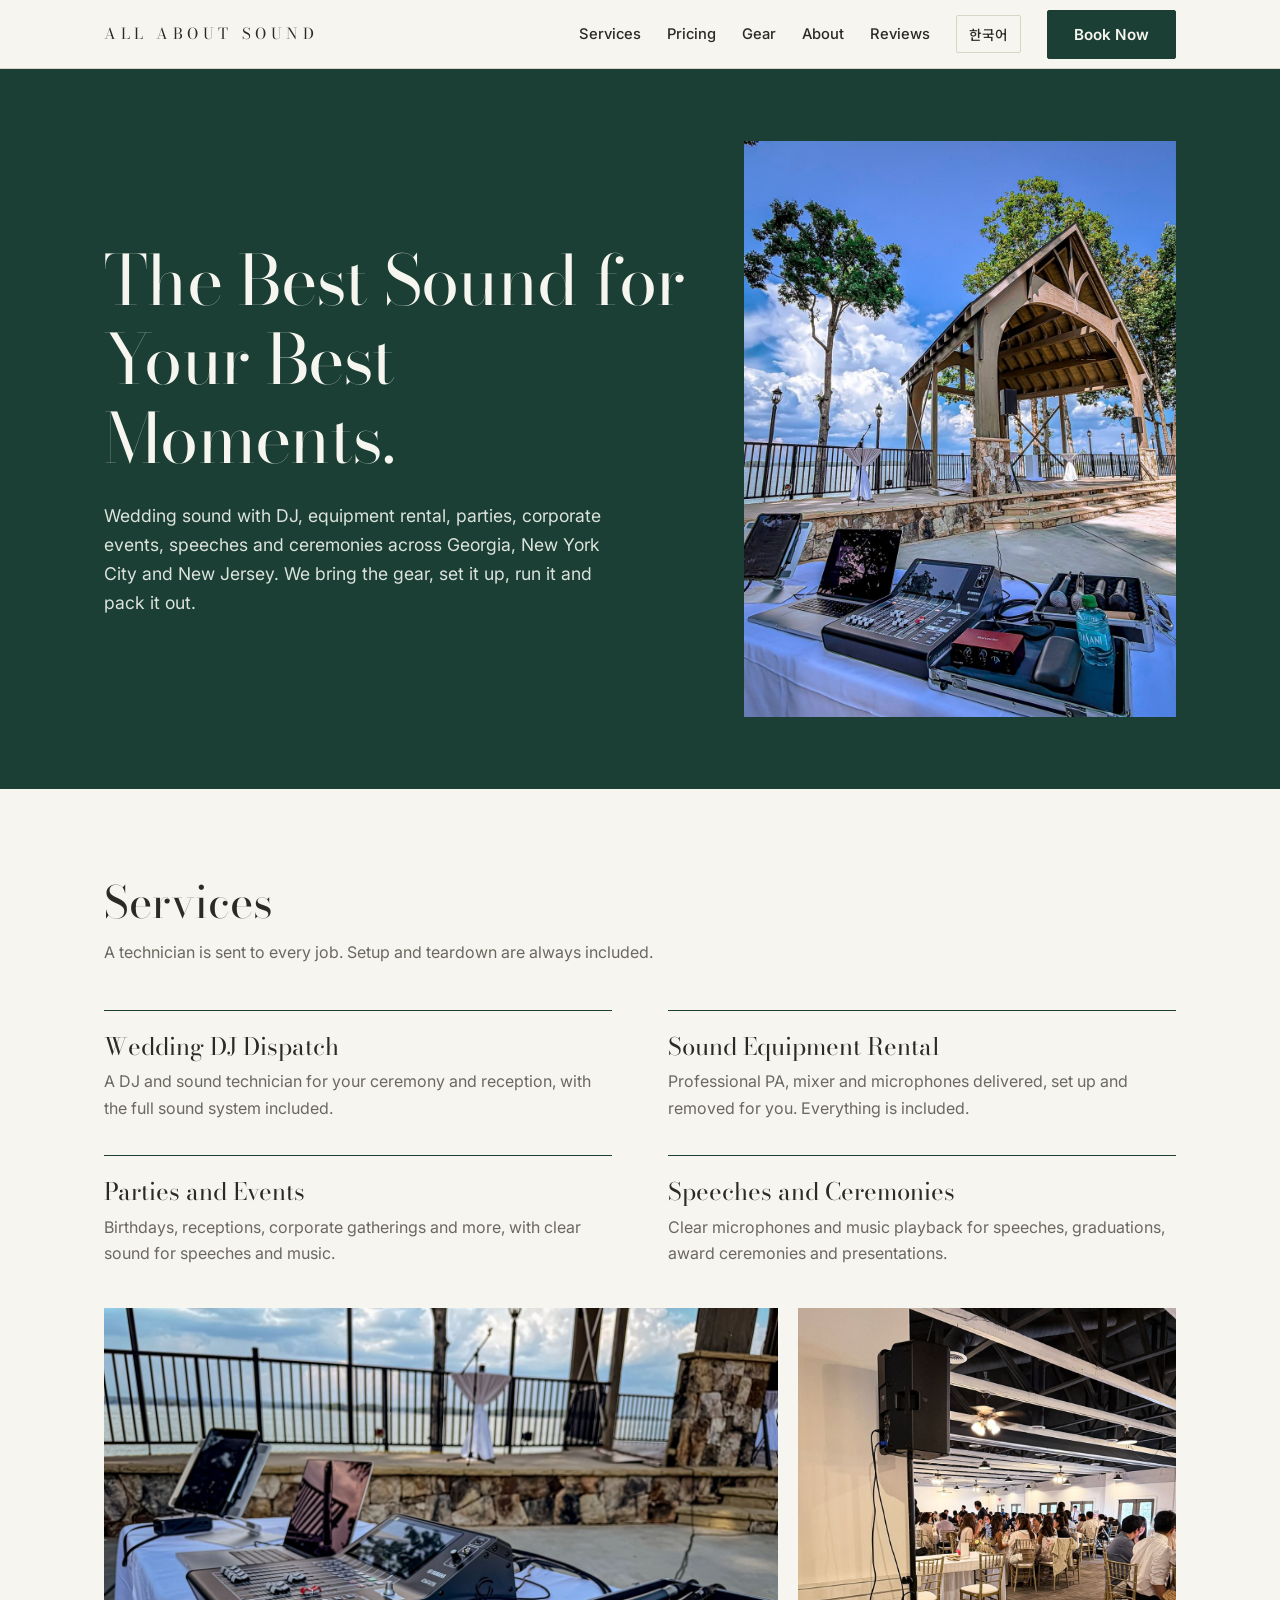
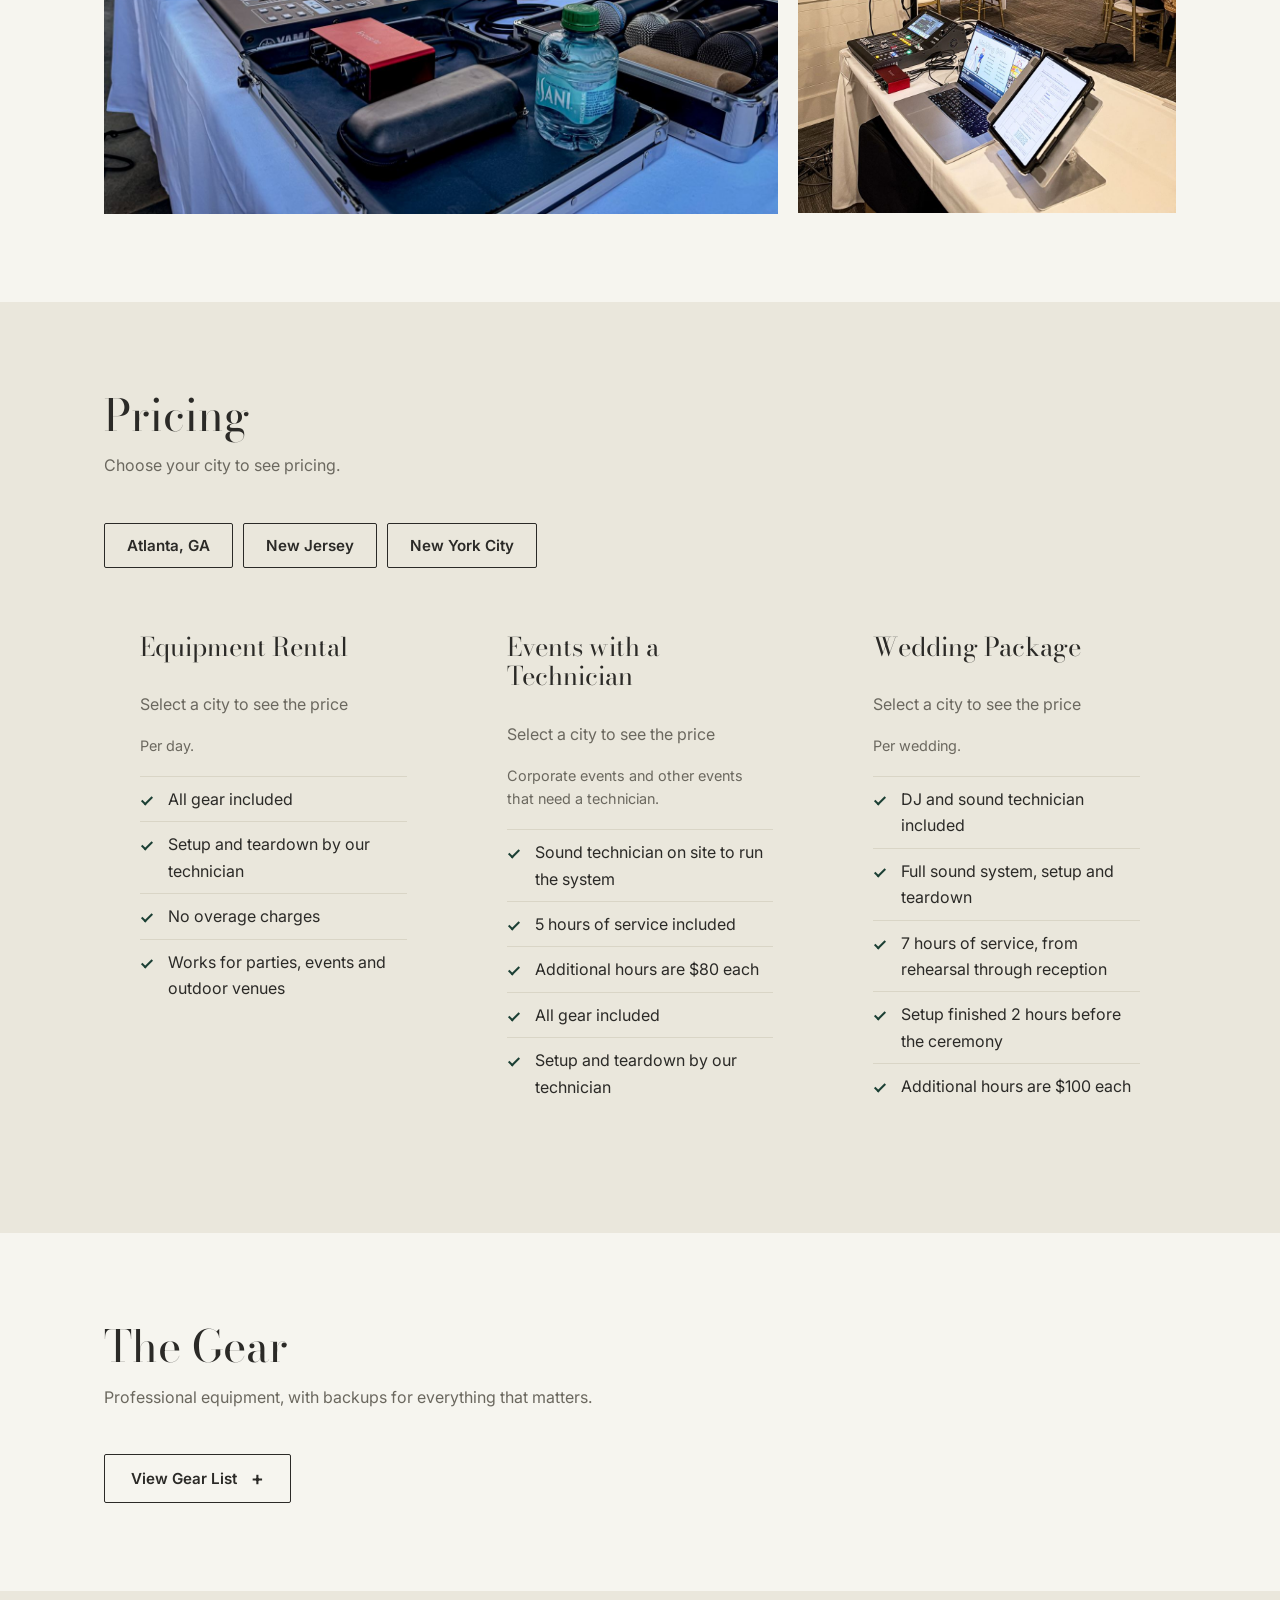
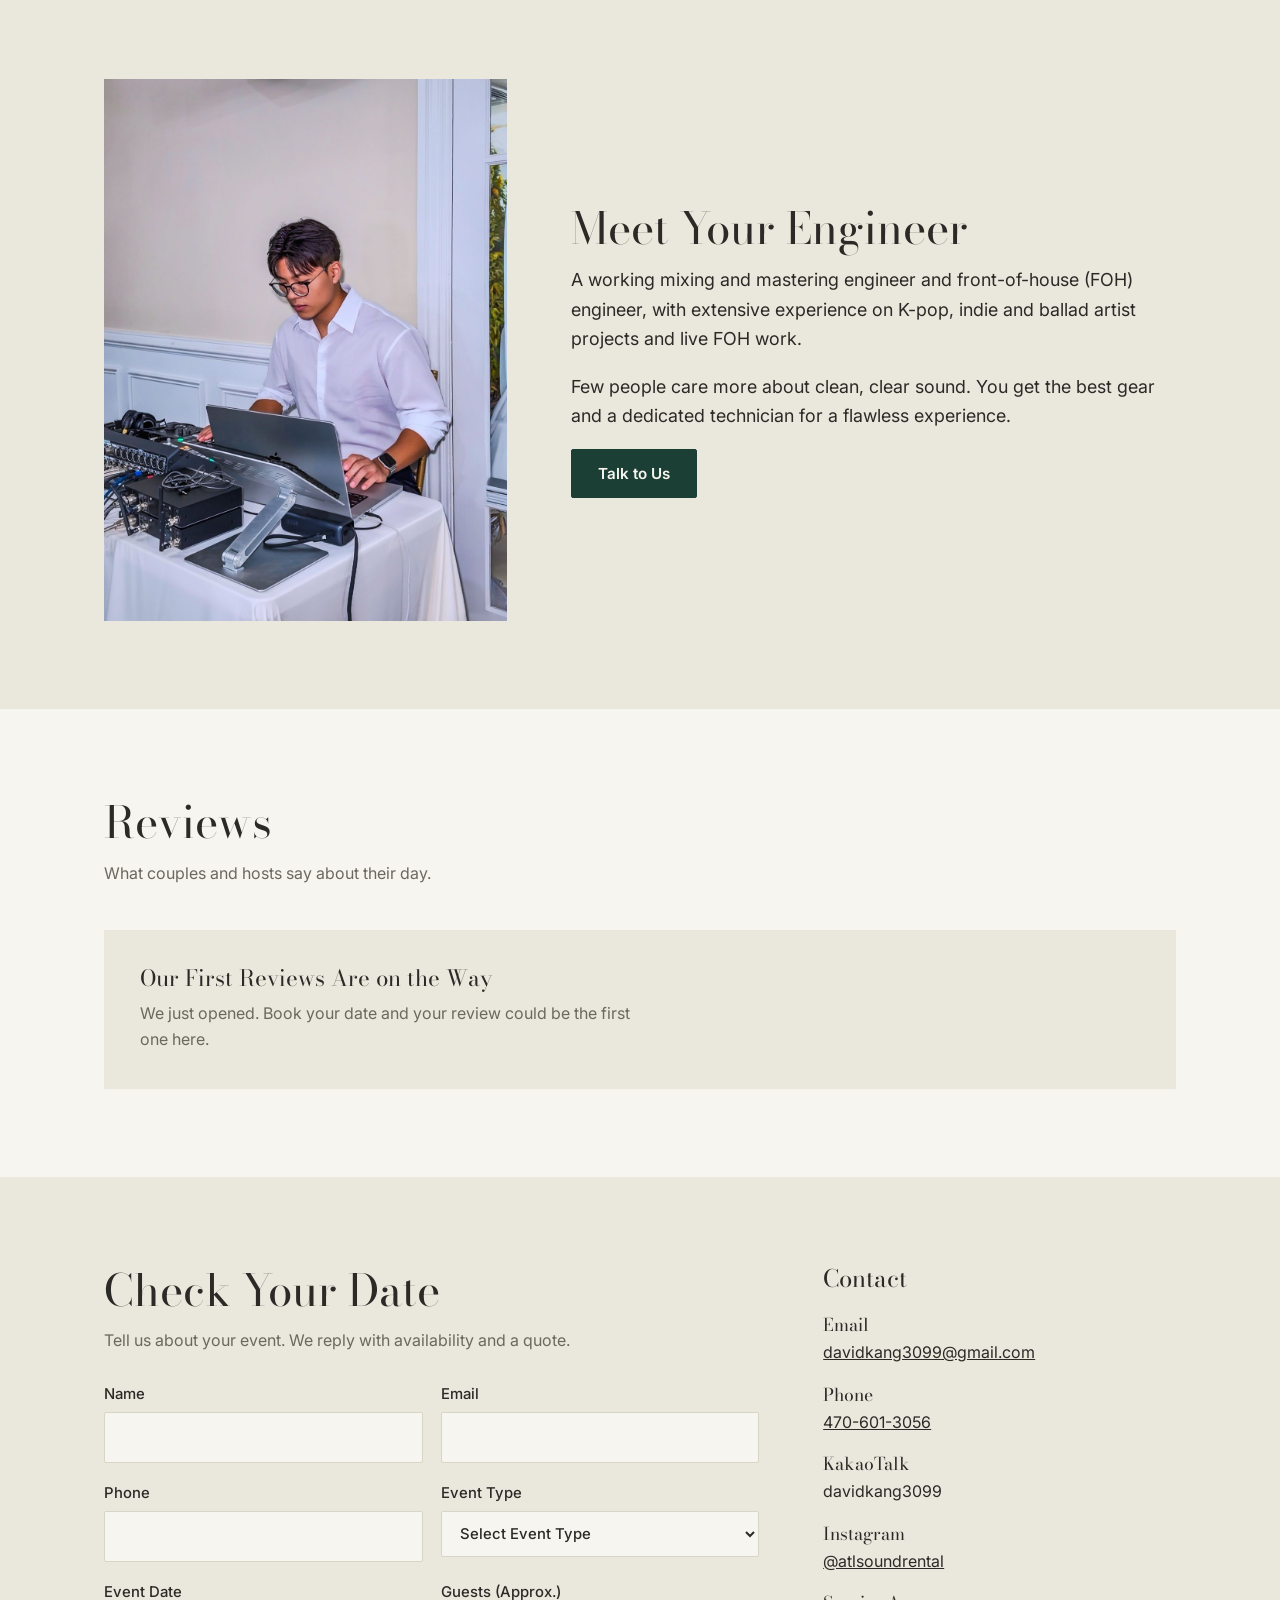
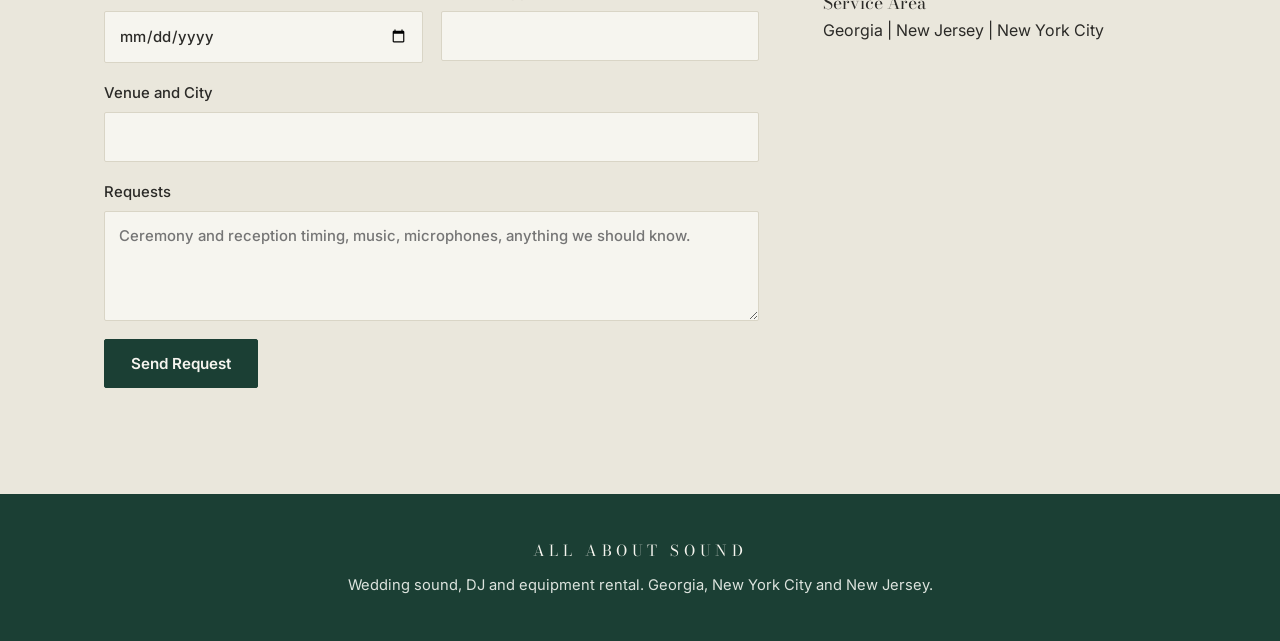
==== commit 99a38dde: "Add files via upload" ====
--- a/index.html
+++ b/index.html
@@ -1,86 +1,243 @@
 <!DOCTYPE html>
-<html lang="ko">
+
+<html lang="en">
 <head>
-<meta charset="UTF-8">
-<meta name="viewport" content="width=device-width, initial-scale=1.0">
-<title>ALL ABOUT SOUND in ATL — Professional Sound System for Events</title>
-<link rel="stylesheet" href="style.css">
+<meta charset="utf-8"/>
+<meta content="width=device-width, initial-scale=1, viewport-fit=cover" name="viewport"/>
+<title>ALL ABOUT SOUND | Wedding Sound, DJ &amp; Equipment Rental in Georgia</title>
+<meta content="Wedding sound with DJ, equipment rental, parties, corporate events, speeches and ceremonies across Georgia, New York City and New Jersey." name="description"/>
+<link href="https://fonts.googleapis.com" rel="preconnect"/>
+<link crossorigin="" href="https://fonts.gstatic.com" rel="preconnect"/>
+<link href="https://fonts.googleapis.com/css2?family=Bodoni+Moda:opsz,wght@6..96,400;6..96,500&amp;family=Inter:wght@400;500;600&amp;family=Noto+Serif+KR:wght@400;500&amp;family=Noto+Sans+KR:wght@400;500;600&amp;display=swap" rel="stylesheet"/>
+<style>
+:root{--bg:#F6F5EF;--ink:#2B2A27;--green:#1B3F34;--sand:#EAE7DC;--mute:#6B685F;--line:#D9D5C6;--btn:#1B3F34;--btn-ink:#F6F5EF;--serif:"Bodoni Moda","Noto Serif KR","Bodoni 72",Didot,"Times New Roman",serif;--sans:Inter,"Noto Sans KR",system-ui,-apple-system,"Segoe UI",Roboto,Arial,sans-serif;box-sizing:border-box;padding-top:env(safe-area-inset-top,0px);padding-bottom:env(safe-area-inset-bottom,0px)}
+@media (prefers-color-scheme:dark){:root:not([data-theme="light"]){--bg:#121E19;--ink:#EDEBE3;--sand:#1B2B24;--mute:#A4ADA6;--line:#2C3F36;--btn:#F6F5EF;--btn-ink:#1B3F34}}
+:root[data-theme="dark"]{--bg:#121E19;--ink:#EDEBE3;--sand:#1B2B24;--mute:#A4ADA6;--line:#2C3F36;--btn:#F6F5EF;--btn-ink:#1B3F34}
+*,*::before,*::after{box-sizing:inherit}
+html{scroll-behavior:smooth;scroll-padding-top:calc(env(safe-area-inset-top,0px) + 72px)}
+body{margin:0;background:var(--bg);color:var(--ink);font:400 1rem/1.65 var(--sans);-webkit-font-smoothing:antialiased}
+body::before{content:"";position:fixed;inset:0 0 auto;height:env(safe-area-inset-top,0px);background:var(--bg);z-index:10}
+img{max-width:100%;display:block}
+a{color:inherit}
+:focus-visible{outline:3px solid #B08D57;outline-offset:3px}
+h1,h2,h3{font-family:var(--serif);font-weight:400;line-height:1.15;margin:0}
+:lang(ko) body{word-break:keep-all}
+.gd summary{list-style:none;cursor:pointer;display:inline-flex;gap:14px;align-items:center;border:1.5px solid currentColor;padding:14px 26px;font:600 .95rem var(--sans);border-radius:2px}
+.gd summary::-webkit-details-marker{display:none}
+.gd summary::after{content:"+";font-size:1.2rem;line-height:1}
+.gd[open] summary::after{content:"−"}
+.gd .gear{margin-top:36px}
+.wrap{max-width:1120px;margin:0 auto;padding:0 24px}
+section{padding:88px 0}
+h2{font-size:clamp(1.9rem,4vw,2.75rem);margin-bottom:12px}
+.lead{color:var(--mute);max-width:56ch;margin:0 0 44px}
+header{position:sticky;top:env(safe-area-inset-top,0px);z-index:11;background:var(--bg);border-bottom:1px solid var(--line)}
+.bar{display:flex;align-items:center;justify-content:space-between;gap:16px;height:68px}
+.logo{font-family:var(--serif);text-transform:uppercase;letter-spacing:.3em;font-size:.95rem;text-decoration:none;white-space:nowrap}
+nav{display:flex;gap:26px;align-items:center;font-size:.92rem;font-weight:500}
+nav a{text-decoration:none}nav a:hover{text-decoration:underline;text-underline-offset:6px}
+.btn{display:inline-block;background:var(--btn);color:var(--btn-ink);padding:14px 26px;border-radius:2px;font:600 .95rem var(--sans);text-decoration:none;border:1.5px solid var(--btn);cursor:pointer}
+.btn.ghost{background:transparent;color:inherit;border-color:currentColor}
+.hero{background:var(--green);color:#F6F5EF;padding:0}
+.hero .wrap{display:grid;grid-template-columns:1.15fr .85fr;gap:56px;align-items:center;padding-top:72px;padding-bottom:72px}
+.hero h1{font-size:clamp(2.4rem,5.6vw,4.3rem);letter-spacing:-.01em}
+.hero p{font-size:1.1rem;max-width:46ch;margin:22px 0 0;color:#DCE3DD}
+.pill{display:inline-block;border:1px solid #6F8A7E;padding:6px 14px;border-radius:99px;font-size:.85rem;margin-bottom:24px;color:#F6F5EF}
+.hero .btn{background:#F6F5EF;color:#1B3F34;border-color:#F6F5EF}.hero .btn.ghost{background:transparent;color:#F6F5EF;border-color:#F6F5EF}
+.cta{display:flex;gap:14px;flex-wrap:wrap}
+.hero img{width:100%;max-width:440px;height:auto;justify-self:center}
+.grid2{display:grid;grid-template-columns:1fr 1fr;gap:0 56px}
+.grid3{display:grid;grid-template-columns:repeat(3,1fr);gap:28px}
+.svc{border-top:1.5px solid var(--green);padding:22px 0 34px}
+.svc h3{font-size:1.5rem;margin-bottom:8px}.svc p{margin:0;color:var(--mute)}
+.note{background:var(--sand)}
+.photos{display:grid;grid-template-columns:1.78fr 1fr;gap:20px;margin-top:8px;align-items:start}
+.photos img{width:100%;height:auto}
+.price{background:var(--sand);padding:36px;display:flex;flex-direction:column}
+.price h3{font-size:1.6rem}
+.amt{font-family:var(--serif);font-size:3.2rem;line-height:1;margin:18px 0 4px}
+.amt s{font-size:1.4rem;color:var(--mute);margin-left:10px}
+.small{font-size:.9rem;color:var(--mute);margin:0 0 18px}
+.amt{min-height:3.2rem;display:flex;align-items:center}
+.ph{font:400 1rem/1.4 var(--sans);color:var(--mute)}
+.cities{display:flex;gap:10px;flex-wrap:wrap;margin:0 0 28px}
+.cities label{position:relative;display:inline-block;font:600 .95rem var(--sans);padding:12px 22px;border:1.5px solid currentColor;border-radius:2px;cursor:pointer;-webkit-tap-highlight-color:transparent}
+.cities input{position:absolute;opacity:0;inset:0;width:100%;height:100%;margin:0;cursor:pointer}
+.cities label:focus-within{outline:3px solid #B08D57;outline-offset:3px}
+.pv{display:none;align-items:baseline}
+.ph{display:inline}
+#pricing:has(#c-atl:checked) .pv.atl,#pricing:has(#c-nj:checked) .pv.nj,#pricing:has(#c-nyc:checked) .pv.nyc{display:inline}
+#pricing:has(.cities input:checked) .ph{display:none}
+#pricing:has(#c-atl:checked) label[for=c-atl],#pricing:has(#c-nj:checked) label[for=c-nj],#pricing:has(#c-nyc:checked) label[for=c-nyc]{background:var(--btn);color:var(--btn-ink);border-color:var(--btn)}
+ul.tick{list-style:none;padding:0;margin:0}
+ul.tick li{padding:9px 0 9px 28px;border-top:1px solid var(--line);position:relative}
+ul.tick li::before{content:"";position:absolute;left:4px;top:17px;width:6px;height:11px;border:solid var(--green);border-width:0 2px 2px 0;transform:rotate(45deg)}
+.terms{display:grid;grid-template-columns:repeat(3,1fr);gap:24px;margin-top:40px;border-top:1.5px solid var(--green);padding-top:24px}
+.terms b{display:block;font-family:var(--serif);font-weight:400;font-size:1.15rem;margin-bottom:4px}
+.terms span{color:var(--mute);font-size:.93rem}
+.gear{display:grid;grid-template-columns:repeat(3,1fr);gap:28px 40px}
+.gear h3{font-size:1.2rem;padding-bottom:8px;border-bottom:1.5px solid var(--green);margin-bottom:10px}
+.gear ul{margin:0;padding:0;list-style:none;color:var(--mute)}
+.about{display:grid;grid-template-columns:.8fr 1.2fr;gap:64px;align-items:center}
+.about img{width:100%;max-width:440px;height:auto}
+.about p{font-size:1.12rem;margin:0 0 18px}
+#rv{display:grid;grid-template-columns:repeat(auto-fit,minmax(280px,1fr));gap:24px}
+.rev{border-left:2px solid var(--green);padding:4px 0 4px 20px}
+.rev p{margin:0 0 10px}.rev b{font-family:var(--serif);font-weight:400}
+.empty{background:var(--sand);padding:36px}.empty h3{font-size:1.4rem;margin-bottom:8px}.empty p{margin:0;color:var(--mute);max-width:52ch}
+form{display:grid;grid-template-columns:1fr 1fr;gap:18px}
+label{display:flex;flex-direction:column;gap:6px;font-weight:500;font-size:.93rem}
+label.full{grid-column:1/-1}
+input,select,textarea{font:inherit;color:inherit;background:var(--bg);border:1.5px solid var(--line);border-radius:2px;padding:12px 14px;width:100%}
+textarea{min-height:110px;resize:vertical}
+.book{display:grid;grid-template-columns:1.3fr .7fr;gap:64px}
+.contact p{margin:0 0 14px}.contact b{display:block;font-family:var(--serif);font-weight:400;font-size:1.1rem}
+#msg{grid-column:1/-1;margin:0;color:var(--mute);font-size:.93rem}
+footer{background:var(--green);color:#DCE3DD;padding:44px 0;text-align:center;font-size:.92rem}
+footer .logo{display:block;color:#F6F5EF;margin-bottom:10px}
+body::after{content:"";display:none}
+@media(max-width:860px){nav a.hide{display:none}.hero .wrap,.about,.book{grid-template-columns:1fr;gap:36px}.hero img{max-width:360px}.grid2,.grid3,.photos,.gear,form{grid-template-columns:1fr}.terms{grid-template-columns:1fr 1fr}section{padding:64px 0}.logo{letter-spacing:.2em;font-size:.82rem}}
+@media(max-width:520px){.bar{gap:8px}.logo{letter-spacing:.1em;font-size:.7rem}nav .btn,.lang{white-space:nowrap;padding:10px 12px;font-size:.82rem}.price{padding:26px}.amt{font-size:2.7rem}nav{gap:14px}nav a:not(.btn):not(.lang){display:none}.btn{padding:12px 18px}.terms{grid-template-columns:1fr}}
+
+.sr{position:absolute;opacity:0;width:1px;height:1px;margin:0;overflow:hidden}
+.lang{display:inline-block;white-space:nowrap;cursor:pointer;font:500 .85rem var(--sans);border:1.5px solid var(--line);border-radius:2px;padding:8px 12px;-webkit-tap-highlight-color:transparent}
+.lang:focus-within{outline:3px solid #B08D57;outline-offset:3px}
+.ko{display:none}
+html:has(#kochk:checked) .en{display:none}
+html:has(#kochk:checked) .ko{display:inline}
+html:has(#kochk:checked) :lang(ko){word-break:keep-all}
+body:has(#kochk:checked){word-break:keep-all}
+</style>
 </head>
 <body>
-
-<header class="top">
-  <a href="index.html" class="brand">ALL ABOUT SOUND <span>in ATL</span></a>
-  <nav class="top-links">
-    <a href="index.html" class="active">홈</a>
-    <a href="services.html">서비스</a>
-    <a href="pricing.html">요금</a>
-    <a href="portfolio.html">포트폴리오</a>
-    <a href="about.html">소개</a>
-    <a href="apply.html" class="cta">신청하기</a>
-  </nav>
-</header>
-
-<section class="hero" style="border-bottom:1px solid var(--line);">
-  <div class="badge"><span class="dot"></span>ATLANTA SOUND RENTAL</div>
-  <h1 class="serif">Professional Sound System<br>for Events, <span class="script">Beautifully Run</span></h1>
-  <p class="hero-sub">애틀랜타 전역 결혼식·파티·각종 행사를 위한 프로페셔널 사운드 렌탈 &amp; 엔지니어 파견 서비스입니다.</p>
-  <div class="cat-pills">
-    <span>WEDDING · 결혼식</span>
-    <span>PARTY · 파티</span>
-    <span>ANY EVENT · 이벤트</span>
-  </div>
-  <div class="hero-cta">
-    <a href="apply.html" class="btn solid">지금 신청하기</a>
-    <a href="portfolio.html" class="btn ghost">포트폴리오 보기</a>
-  </div>
-</section>
-
-<div class="promo">
-  <span><b>창립 기념 50% 할인</b> — ALL ABOUT SOUND in ATL 오픈 첫 5개월</span>
-  <span class="until">2026년 12월 31일까지 · 1년 뒤 날짜까지 예약 가능</span>
-</div>
-
-<section id="services">
-  <div class="section-head">
-    <div class="eyebrow">services</div>
-    <h2 class="serif">어떤 자리든, 준비되어 있습니다</h2>
-    <p>각 서비스를 눌러 자세한 내용을 확인해보세요.</p>
-  </div>
-  <div class="services">
-    <a href="services.html#wedding" class="svc-card">
-      <div class="tag">Wedding</div>
-      <h3>웨딩 사운드 렌탈</h3>
-      <p>성혼선언, 축사, 축가와 리셉션 공연까지 — 결혼식의 모든 소리를 흠 없이 전달합니다.</p>
-      <div class="more">자세히 보기 →</div>
-    </a>
-    <a href="services.html#party" class="svc-card">
-      <div class="tag">Party</div>
-      <h3>파티 사운드 시스템</h3>
-      <p>돌잔치, 생일, 각종 사적 모임을 위한 활기찬 세팅으로 분위기를 끝까지 살립니다.</p>
-      <div class="more">자세히 보기 →</div>
-    </a>
-    <a href="services.html#event" class="svc-card">
-      <div class="tag">Any Event</div>
-      <h3>사운드 엔지니어 파견</h3>
-      <p>기업 행사, 컨퍼런스, 야외행사 등 장비 대여부터 엔지니어 상주까지 필요에 맞게 구성합니다.</p>
-      <div class="more">자세히 보기 →</div>
-    </a>
-  </div>
-</section>
-
-<section style="text-align:center;">
-  <div class="section-head" style="margin-bottom:36px;">
-    <div class="eyebrow">portfolio &amp; about</div>
-    <h2 class="serif">지난 현장들, 그리고 엔지니어 소개</h2>
-    <p>6년간 대형 워십 무대에서 쌓아온 경험을 지금은 애틀랜타의 결혼식과 행사에서 이어가고 있습니다.</p>
-  </div>
-  <div class="hero-cta">
-    <a href="portfolio.html" class="btn ghost">포트폴리오 보기</a>
-    <a href="about.html" class="btn ghost">엔지니어 소개 보기</a>
-  </div>
-</section>
-
-<footer>ALL ABOUT SOUND in ATL · ATLANTA, GA</footer>
-
+<header><div class="wrap bar">
+<a class="logo" href="#top">All About Sound</a>
+<nav><a class="hide" href="#services"><span class="en">Services</span><span class="ko">서비스</span></a><a class="hide" href="#pricing"><span class="en">Pricing</span><span class="ko">가격</span></a><a class="hide" href="#gear"><span class="en">Gear</span><span class="ko">장비</span></a><a class="hide" href="#about"><span class="en">About</span><span class="ko">소개</span></a><a class="hide" href="#reviews"><span class="en">Reviews</span><span class="ko">후기</span></a><label class="lang" id="lang"><input aria-label="한국어 / English" class="sr" id="kochk" type="checkbox"/><span class="en">한국어</span><span class="ko">EN</span></label><a class="btn" href="#book"><span class="en">Book Now</span><span class="ko">예약하기</span></a></nav>
+</div></header>
+<main id="top">
+<section class="hero"><div class="wrap">
+<div>
+<h1><span class="en">The Best Sound for Your Best Moments.</span><span class="ko">최고의 순간에 최고의 소리를.</span></h1>
+<p><span class="en">Wedding sound with DJ, equipment rental, parties, corporate events, speeches and ceremonies across Georgia, New York City and New Jersey. We bring the gear, set it up, run it and pack it out.</span><span class="ko">DJ와 함께하는 웨딩 사운드, 장비 렌탈, 파티, 기업 행사, 연설 및 기념식까지. 조지아, 뉴욕시티, 뉴저지 전 지역에서 장비 준비부터 세팅, 운영, 철수까지 모두 맡아드립니다.</span></p>
+</div>
+<img alt="Lakeside pavilion with speakers, mixer and microphones set up for a ceremony" height="1400" src="[data-uri]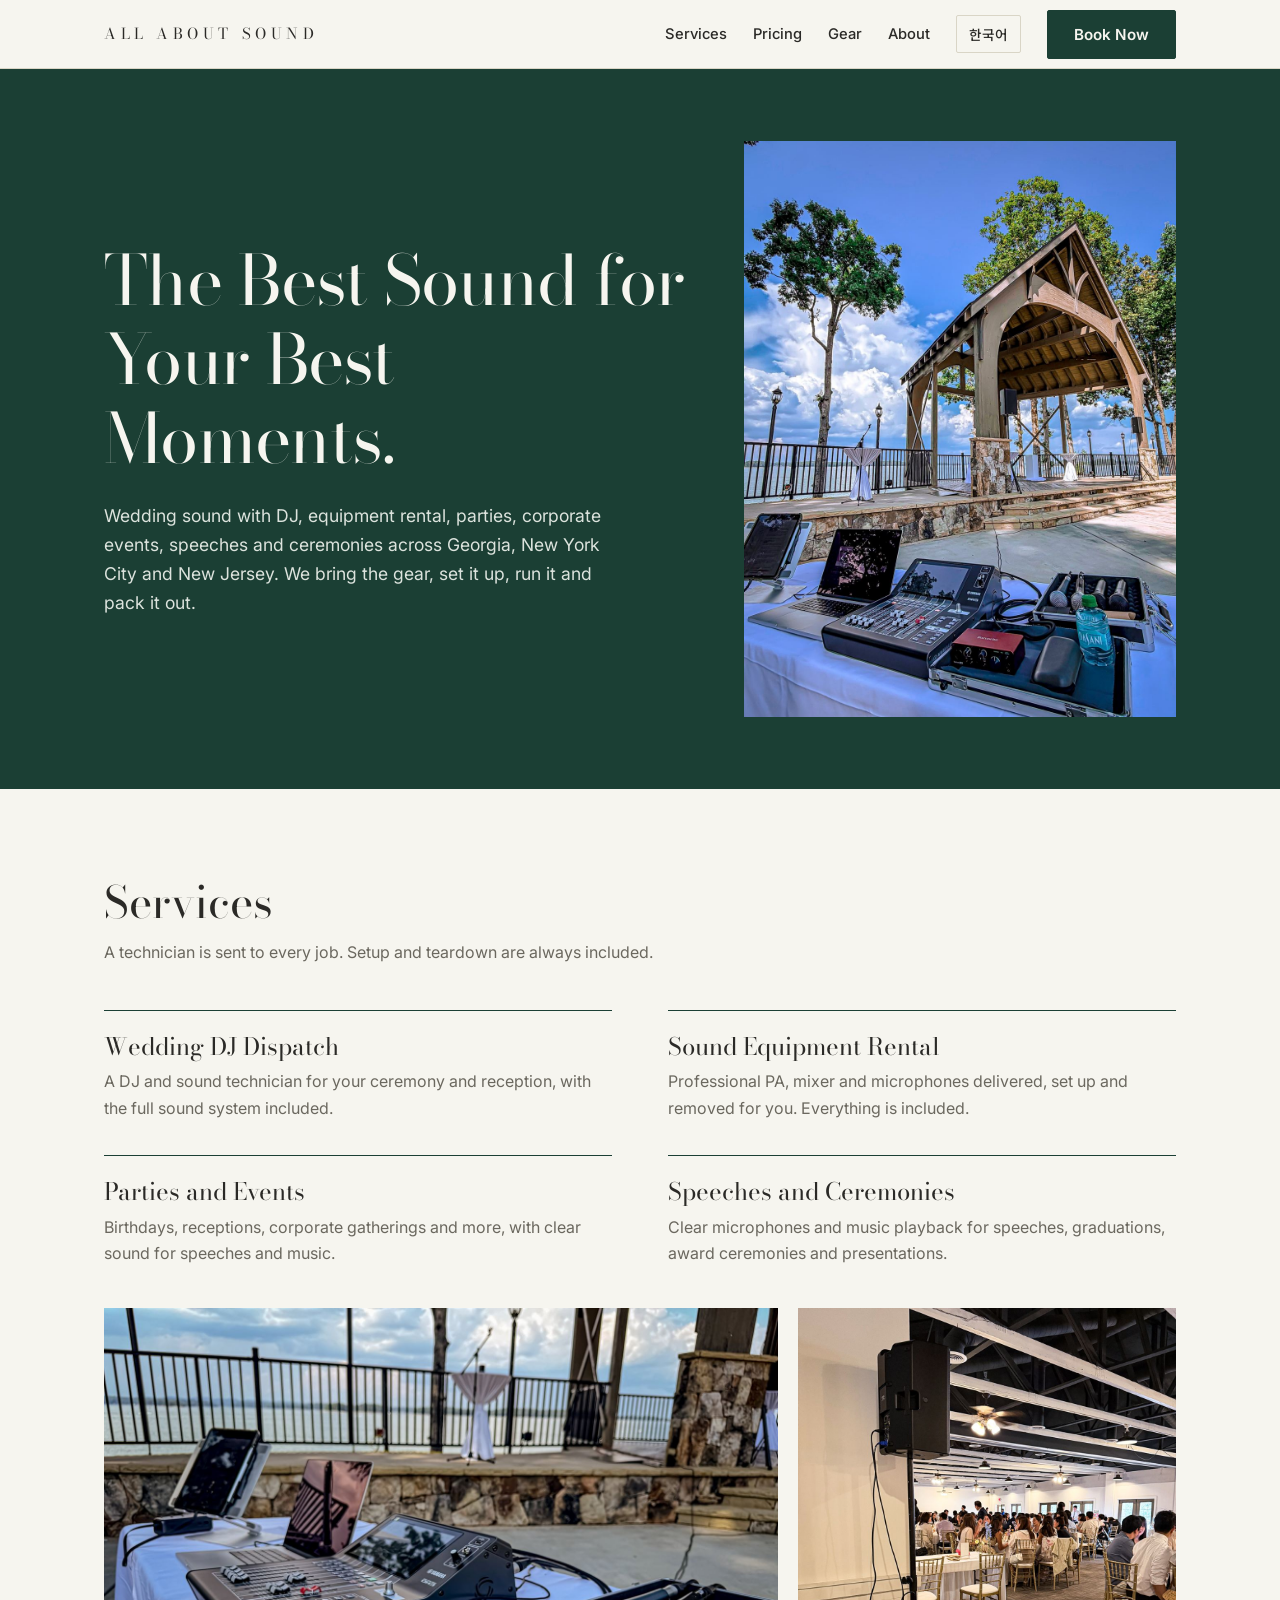
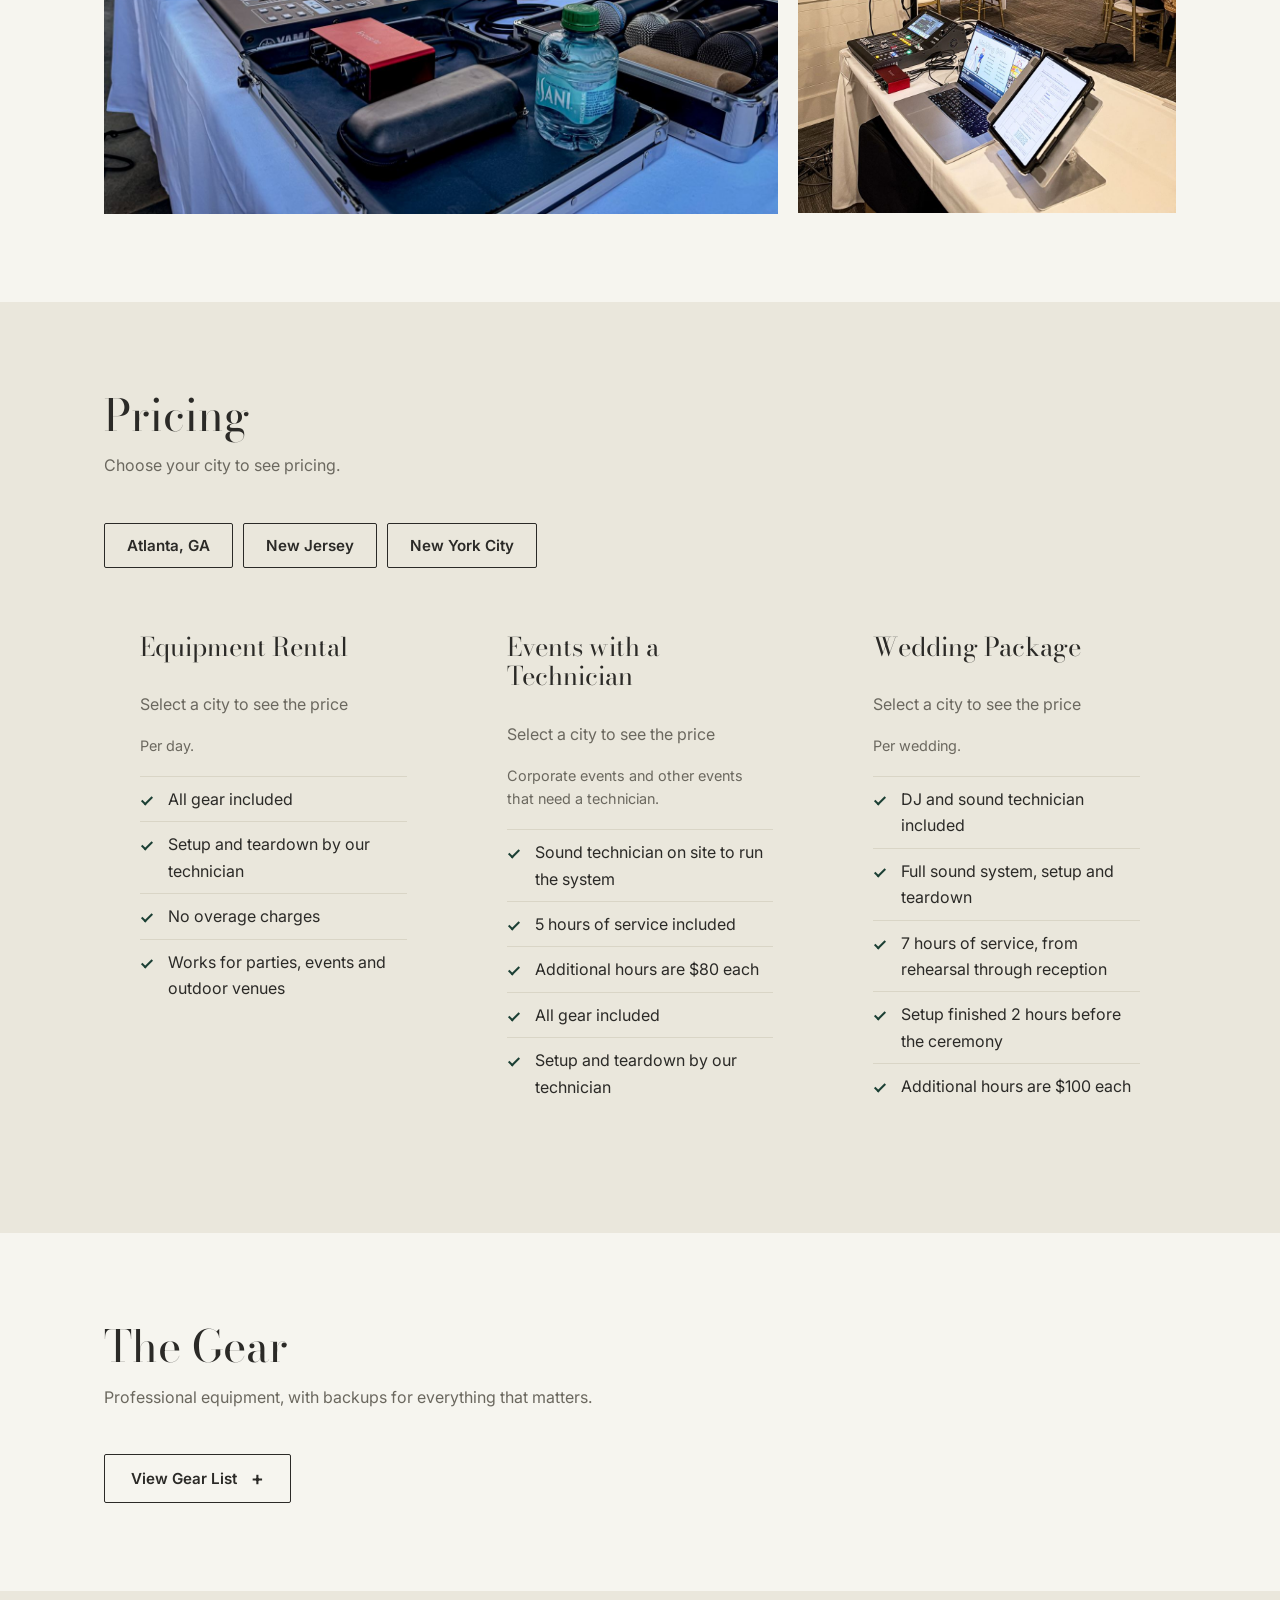
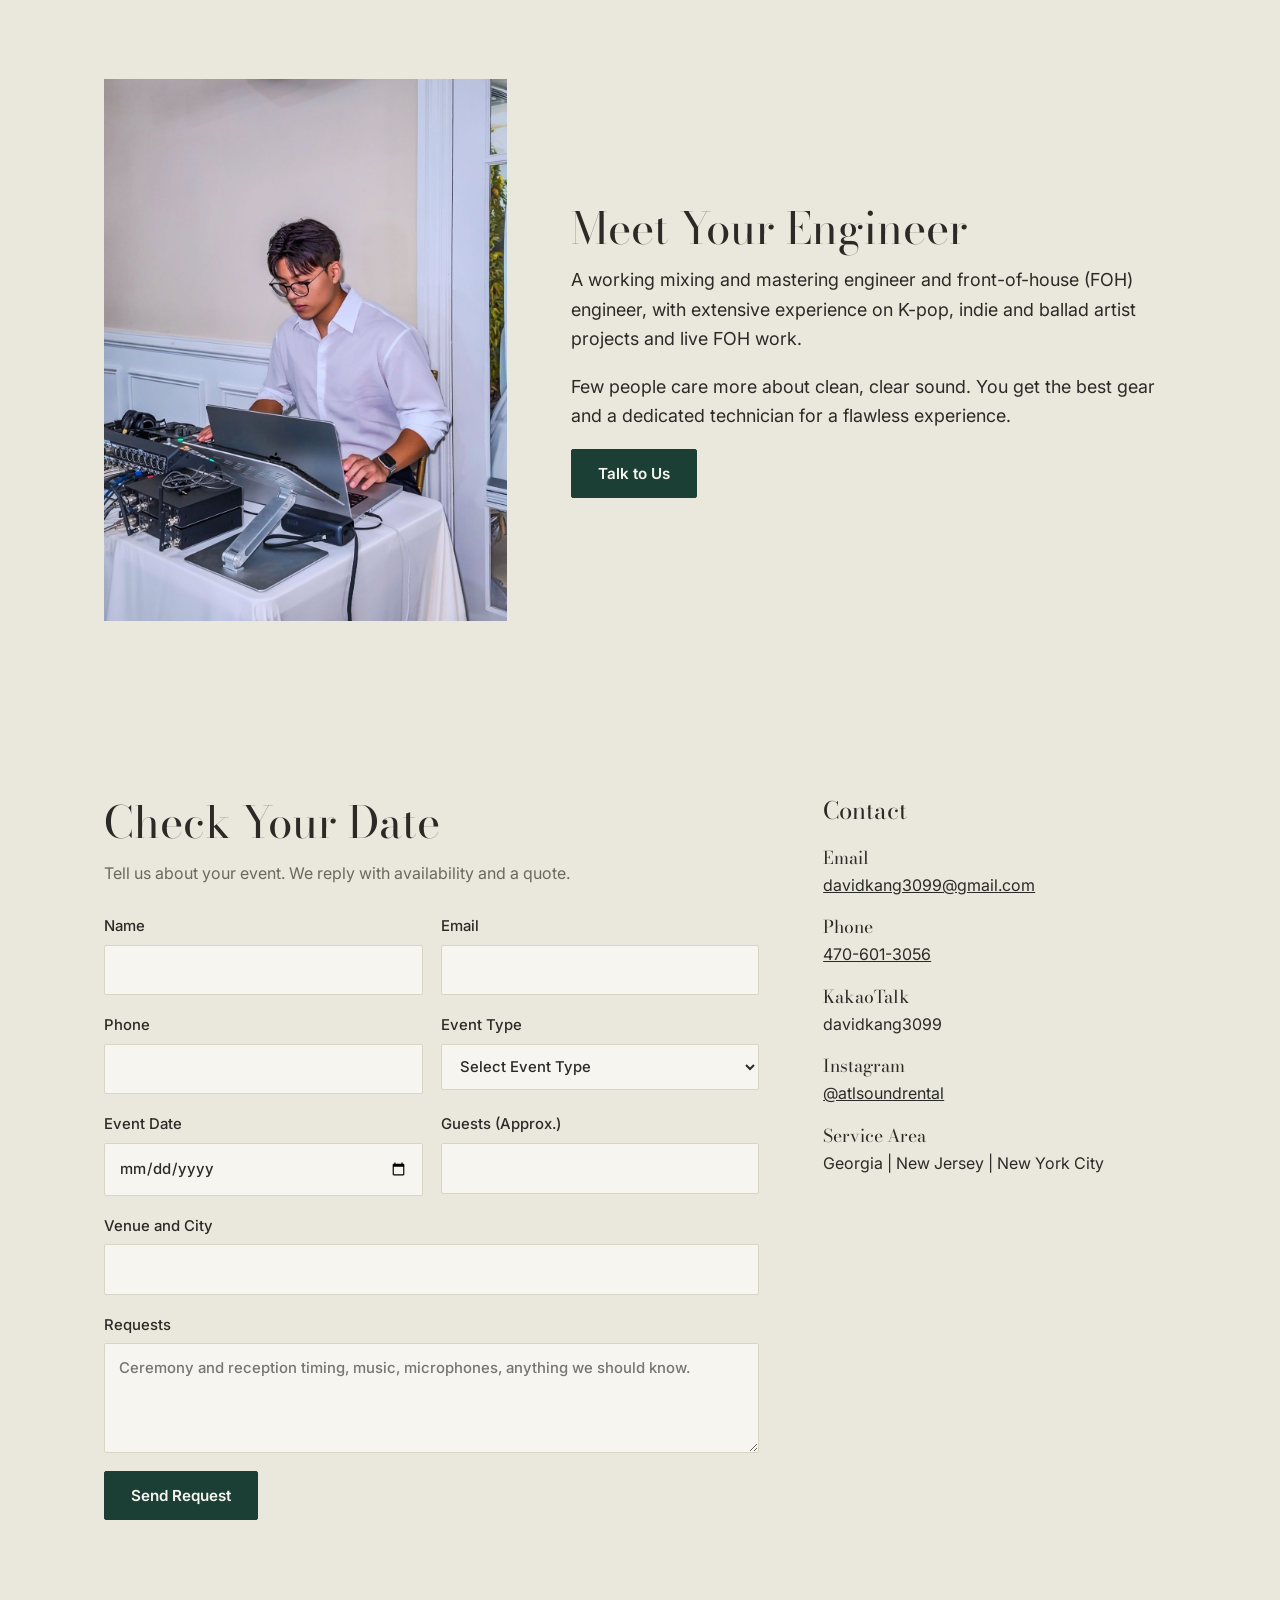
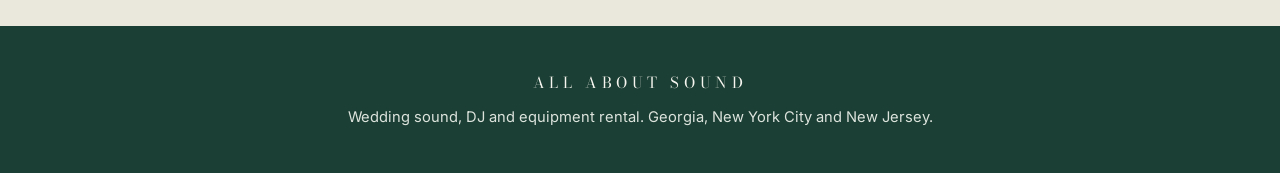
==== commit 1063f2d0: "Add files via upload" ====
--- a/index.html
+++ b/index.html
@@ -81,10 +81,6 @@
 .about{display:grid;grid-template-columns:.8fr 1.2fr;gap:64px;align-items:center}
 .about img{width:100%;max-width:440px;height:auto}
 .about p{font-size:1.12rem;margin:0 0 18px}
-#rv{display:grid;grid-template-columns:repeat(auto-fit,minmax(280px,1fr));gap:24px}
-.rev{border-left:2px solid var(--green);padding:4px 0 4px 20px}
-.rev p{margin:0 0 10px}.rev b{font-family:var(--serif);font-weight:400}
-.empty{background:var(--sand);padding:36px}.empty h3{font-size:1.4rem;margin-bottom:8px}.empty p{margin:0;color:var(--mute);max-width:52ch}
 form{display:grid;grid-template-columns:1fr 1fr;gap:18px}
 label{display:flex;flex-direction:column;gap:6px;font-weight:500;font-size:.93rem}
 label.full{grid-column:1/-1}
@@ -112,7 +108,7 @@
 <body>
 <header><div class="wrap bar">
 <a class="logo" href="#top">All About Sound</a>
-<nav><a class="hide" href="#services"><span class="en">Services</span><span class="ko">서비스</span></a><a class="hide" href="#pricing"><span class="en">Pricing</span><span class="ko">가격</span></a><a class="hide" href="#gear"><span class="en">Gear</span><span class="ko">장비</span></a><a class="hide" href="#about"><span class="en">About</span><span class="ko">소개</span></a><a class="hide" href="#reviews"><span class="en">Reviews</span><span class="ko">후기</span></a><label class="lang" id="lang"><input aria-label="한국어 / English" class="sr" id="kochk" type="checkbox"/><span class="en">한국어</span><span class="ko">EN</span></label><a class="btn" href="#book"><span class="en">Book Now</span><span class="ko">예약하기</span></a></nav>
+<nav><a class="hide" href="#services"><span class="en">Services</span><span class="ko">서비스</span></a><a class="hide" href="#pricing"><span class="en">Pricing</span><span class="ko">가격</span></a><a class="hide" href="#gear"><span class="en">Gear</span><span class="ko">장비</span></a><a class="hide" href="#about"><span class="en">About</span><span class="ko">소개</span></a><label class="lang" id="lang"><input aria-label="한국어 / English" class="sr" id="kochk" type="checkbox"/><span class="en">한국어</span><span class="ko">EN</span></label><a class="btn" href="#book"><span class="en">Book Now</span><span class="ko">예약하기</span></a></nav>
 </div></header>
 <main id="top">
 <section class="hero"><div class="wrap">
@@ -173,11 +169,6 @@
 <a class="btn" href="#book"><span class="en">Talk to Us</span><span class="ko">문의하기</span></a>
 </div>
 </div></section>
-<section id="reviews"><div class="wrap">
-<h2><span class="en">Reviews</span><span class="ko">후기</span></h2>
-<p class="lead"><span class="en">What couples and hosts say about their day.</span><span class="ko">커플과 호스트분들이 전하는 이야기.</span></p>
-<div id="rv"><div class="empty" style="grid-column:1/-1"><h3><span class="en">Our First Reviews Are on the Way</span><span class="ko">첫 후기가 곧 올라옵니다</span></h3><p><span class="en">We just opened. Book your date and your review could be the first one here.</span><span class="ko">이제 막 문을 열었습니다. 지금 예약하시면 첫 번째 후기의 주인공이 되실 수 있어요.</span></p></div></div>
-</div></section>
 <section class="note" id="book"><div class="wrap book">
 <div>
 <h2><span class="en">Check Your Date</span><span class="ko">날짜 확인하기</span></h2>
@@ -207,7 +198,6 @@
 </main>
 <footer><div class="wrap"><span class="logo">All About Sound</span><span class="en">Wedding sound, DJ and equipment rental. Georgia, New York City and New Jersey.</span><span class="ko">웨딩 사운드, DJ, 장비 렌탈. 조지아, 뉴욕시티, 뉴저지.</span></div></footer>
 <script>
-var REVIEWS=[];/* Add real reviews: {name:"Name", event:"Wedding, Lake Lanier", text:"Review text"} */
 (function(){
  var cb=document.getElementById('kochk');
  function sync(){try{var ko=cb&&cb.checked;document.documentElement.lang=ko?'ko':'en';document.title=ko?'ALL ABOUT SOUND | \uc6e8\ub529 \uc0ac\uc6b4\ub4dc, DJ, \uc7a5\ube44 \ub80c\ud0c8':'ALL ABOUT SOUND | Wedding Sound, DJ & Equipment Rental in Georgia'}catch(e){}}
@@ -220,10 +210,6 @@
   var ko=(hh==='#ko')?true:(hh==='#en')?false:saved?(saved==='ko'):(nl.indexOf('ko')===0||tz==='Asia/Seoul');
   if(cb){cb.checked=ko;cb.addEventListener('change',function(){try{localStorage.setItem('lang',cb.checked?'ko':'en')}catch(e){}sync()})}
   sync();
- }catch(e){}
- try{
-  var rv=document.getElementById('rv');
-  if(rv&&REVIEWS.length){rv.innerHTML='';for(var i=0;i<REVIEWS.length;i++){var r=REVIEWS[i],d=document.createElement('div');d.className='rev';var p=document.createElement('p');p.textContent='\u201c'+r.text+'\u201d';var b=document.createElement('b');b.textContent=r.name;var s=document.createElement('div');s.style.cssText='color:var(--mute);font-size:.9rem';s.textContent=r.event||'';d.appendChild(p);d.appendChild(b);d.appendChild(s);rv.appendChild(d)}}
  }catch(e){}
  try{
   var f=document.getElementById('f');
